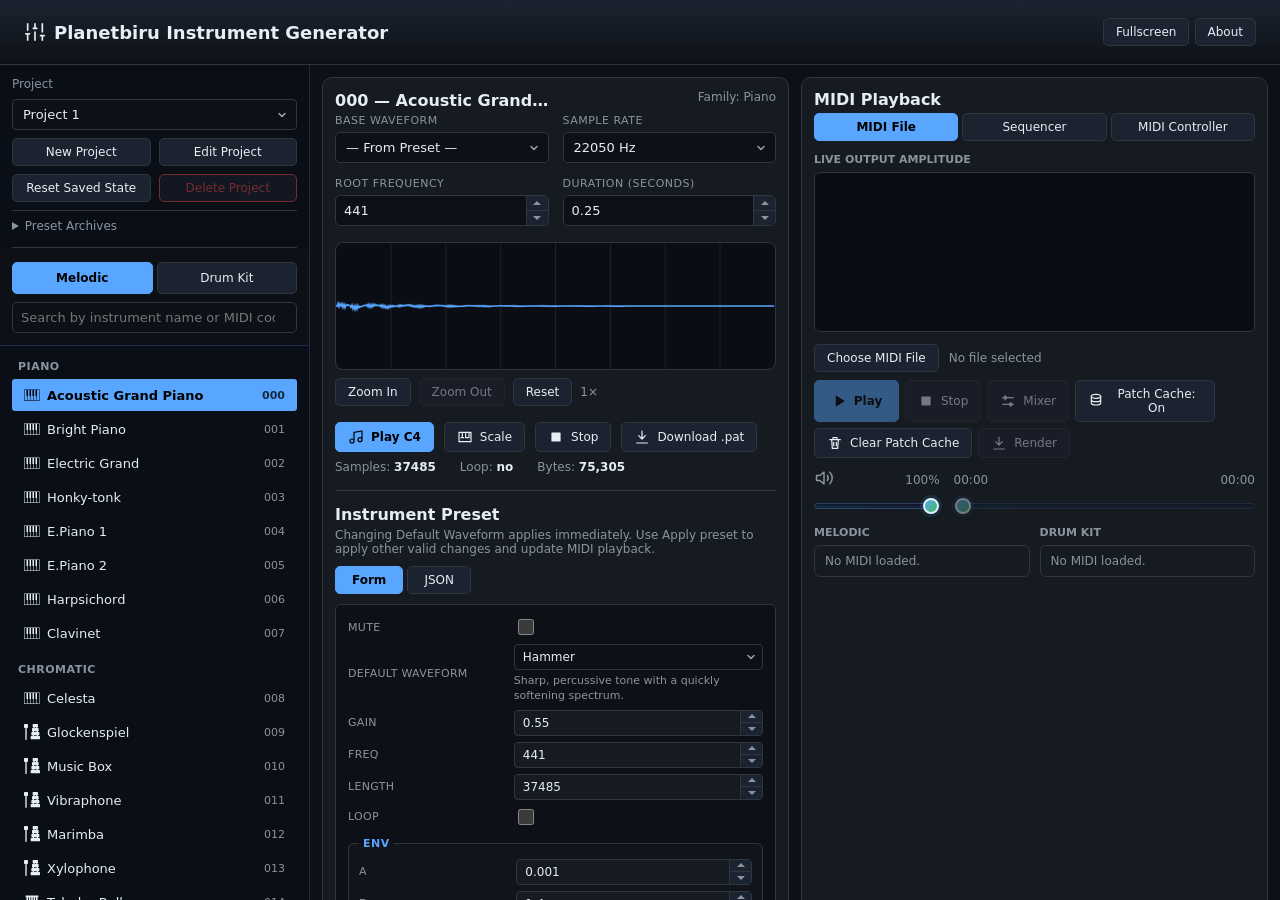
==== JSGUS/index.html @ 7f1f8d99 "Update preset" ====
<!DOCTYPE html>
<html lang="en">

<head>
    <meta charset="UTF-8">
    <meta name="viewport" content="width=device-width, initial-scale=1.0">
    <meta name="description"
        content="Planetbiru Instrument Generator — 128 GM instruments with audio preview and .pat or SoundFont export">
    <meta name="keywords"
        content="GUS, Gravis Ultrasound, patch generator, GM instruments, JavaScript oscillators, preview, download, .pat">
    <meta name="author" content="Kamshory">
    <title>Planetbiru Instrument Generator</title>
    <link rel="stylesheet" href="../assets/css/shared.css">
    <link rel="stylesheet" href="style.css">
</head>

<body>

    <header>
        <div>
            <h1>
                <svg class="title-icon" viewBox="0 0 24 24" aria-hidden="true" focusable="false">
                    <path d="M4 21v-7m0-4V3m8 18v-9m0-4V3m8 18v-5m0-4V3M2 14h4m4-6h4m4 8h4" />
                </svg>
                <span>Planetbiru Instrument Generator</span>
            </h1>
        </div>
        <div class="button-area">
            <button id="btnFullscreen" aria-label-1="Fullscreen" aria-label-2="Exit Fullscreen">Fullscreen</button>
            <button id="btnAbout" class="header-about-button" type="button"
                aria-haspopup="dialog" aria-controls="aboutDialog">About</button>
        </div>
    </header>

    <dialog id="aboutDialog" aria-labelledby="aboutTitle" aria-describedby="aboutDescription">
        <div class="dialog-content">
            <header class="dialog-header">
                <h2 id="aboutTitle">About Planetbiru Instrument Generator</h2>
                <button id="btnCloseAbout" class="dialog-close" type="button" aria-label="Close dialog">
                    <svg viewBox="0 0 24 24" aria-hidden="true" focusable="false">
                        <path d="M6 6l12 12M18 6L6 18"></path>
                    </svg>
                </button>
            </header>
            <div class="dialog-body about-dialog-body" id="aboutDescription">
                <p>Create and preview General MIDI instruments, then export them as GUS patches or SoundFonts.</p>
                <ul>
                    <li>Preview 128 melodic instruments and drum kits.</li>
                    <li>Export individual <code>.pat</code> patches or a SoundFont.</li>
                    <li>Play MIDI files or connect a MIDI controller.</li>
                </ul>
                <p>Created by Kamshory. Projects are stored locally in this browser.</p>
                <p><a class="about-website-link" href="https://planetbiru.com" target="_blank"
                    rel="noopener noreferrer">PT Planetbiru Studio Indonesia</a></p>
            </div>
            <footer class="dialog-footer">
                <div class="dialog-actions">
                    <button id="btnDoneAbout" type="button">Close</button>
                </div>
            </footer>
        </div>
    </dialog>

    <dialog id="midiMixerDialog" class="midi-mixer-dialog"
        aria-labelledby="midiMixerTitle">
        <div class="dialog-content midi-mixer-dialog-content">
            <header class="dialog-header">
                <h2 id="midiMixerTitle">MIDI Channel Mixer</h2>
                <button id="btnCloseMidiMixer" class="dialog-close" type="button" aria-label="Close mixer">
                    <svg viewBox="0 0 24 24" aria-hidden="true" focusable="false">
                        <path d="M6 6l12 12M18 6L6 18"></path>
                    </svg>
                </button>
            </header>
            <div class="dialog-body">
                <ul id="midiMixerChannelList" class="midi-mixer-channel-list" aria-label="MIDI channel mixer controls"></ul>
            </div>
            <footer class="dialog-footer midi-mixer-footer">
                <div class="midi-mixer-transport">
                    <div class="midi-mixer-transport-buttons">
                        <button id="btnMidiMixerPlay" class="primary button-with-icon" type="button" disabled>
                            <svg id="midiMixerPlayIcon" class="button-icon" viewBox="0 0 24 24" aria-hidden="true" focusable="false">
                                <path d="M8 5v14l11-7z" fill="currentColor" />
                            </svg>
                            <svg id="midiMixerPauseIcon" class="button-icon" viewBox="0 0 24 24" aria-hidden="true" focusable="false" hidden>
                                <path d="M7 5h3v14H7zM14 5h3v14h-3z" fill="currentColor" />
                            </svg>
                            <span id="midiMixerPlayLabel">Play</span>
                        </button>
                        <button id="btnMidiMixerStop" class="button-with-icon" type="button" disabled>
                            <svg class="button-icon" viewBox="0 0 24 24" aria-hidden="true" focusable="false">
                                <path d="M6 6h12v12H6z" fill="currentColor" />
                            </svg>
                            <span>Stop</span>
                        </button>
                    </div>
                    <div class="midi-mixer-seek-control">
                        <span id="midiMixerTimeCurrent" class="midi-mixer-seek-time">00:00</span>
                        <input id="midiMixerSeek" type="range" min="0" max="1000" value="0" step="1"
                            aria-label="MIDI playback position" disabled>
                        <span id="midiMixerTimeTotal" class="midi-mixer-seek-time">00:00</span>
                    </div>
                </div>
                <div class="dialog-actions">
                    <button id="btnDoneMidiMixer" type="button">Close</button>
                </div>
            </footer>
        </div>
    </dialog>

    <dialog id="midiRenderDialog" aria-labelledby="midiRenderTitle">
        <div class="dialog-content">
            <header class="dialog-header">
                <h2 id="midiRenderTitle">Render MIDI</h2>
                <button id="btnCloseMidiRender" class="dialog-close" type="button" aria-label="Close render options">
                    <svg viewBox="0 0 24 24" aria-hidden="true" focusable="false">
                        <path d="M6 6l12 12M18 6L6 18"></path>
                    </svg>
                </button>
            </header>
            <div class="dialog-body">
                <label for="midiRenderType">Type</label>
                <select id="midiRenderType">
                    <option value="mixed">Mixed stereo</option>
                    <option value="stereo">Stem stereo</option>
                    <option value="mono">Stem mono</option>
                </select>
                <label for="midiRenderSampleRate">Sample rate</label>
                <select id="midiRenderSampleRate">
                    <option value="44100">44100 Hz</option>
                    <option value="48000" selected>48000 Hz</option>
                    <option value="96000">96000 Hz</option>
                </select>
                <p>Mixed exports a WAV file. Stem options export FLAC files in a ZIP archive.</p>
            </div>
            <footer class="dialog-footer">
                <div class="dialog-actions">
                    <button id="btnCancelMidiRender" type="button">Cancel</button>
                    <button id="btnConfirmMidiRender" class="primary" type="button">Render</button>
                </div>
            </footer>
        </div>
    </dialog>

    <dialog id="newProjectDialog" aria-labelledby="newProjectTitle">
        <div class="dialog-content">
            <header class="dialog-header">
                <h2 id="newProjectTitle">Create Project</h2>
                <button id="btnCloseNewProject" class="dialog-close" type="button" aria-label="Close dialog">
                    <svg viewBox="0 0 24 24" aria-hidden="true" focusable="false">
                        <path d="M6 6l12 12M18 6L6 18"></path>
                    </svg>
                </button>
            </header>
            <div class="dialog-body">
                <label for="newProjectName">Project Name</label>
                <input id="newProjectName" type="text" maxlength="80" autocomplete="off">
                <div id="newProjectError" class="dialog-error" role="alert"></div>
            </div>
            <footer class="dialog-footer">
                <div class="dialog-actions">
                    <button id="btnCancelNewProject" type="button">Cancel</button>
                    <button id="btnConfirmNewProject" class="primary" type="button">Create</button>
                </div>
            </footer>
        </div>
    </dialog>

    <dialog id="editProjectDialog" aria-labelledby="editProjectTitle">
        <div class="dialog-content">
            <header class="dialog-header">
                <h2 id="editProjectTitle">Edit Project</h2>
                <button id="btnCloseEditProject" class="dialog-close" type="button" aria-label="Close dialog">
                    <svg viewBox="0 0 24 24" aria-hidden="true" focusable="false">
                        <path d="M6 6l12 12M18 6L6 18"></path>
                    </svg>
                </button>
            </header>
            <div class="dialog-body">
                <div class="project-edit-fields">
                    <div>
                        <label for="editProjectName">Project Name</label>
                        <input id="editProjectName" type="text" maxlength="80" autocomplete="off">
                    </div>
                    <div>
                        <label for="editProjectDescription">Description</label>
                        <textarea id="editProjectDescription" maxlength="1000" rows="4"></textarea>
                    </div>
                    <div>
                        <label for="editProjectYear">Year Created</label>
                        <input id="editProjectYear" type="number" min="1" max="9999" step="1" inputmode="numeric">
                    </div>
                    <div>
                        <label for="editProjectCreator">Creator Name</label>
                        <input id="editProjectCreator" type="text" maxlength="80" autocomplete="name">
                    </div>
                </div>
                <div id="editProjectError" class="dialog-error" role="alert"></div>
            </div>
            <footer class="dialog-footer">
                <div class="dialog-actions">
                    <button id="btnCancelEditProject" type="button">Cancel</button>
                    <button id="btnConfirmEditProject" class="primary" type="button">Save Changes</button>
                </div>
            </footer>
        </div>
    </dialog>

    <dialog id="deleteProjectDialog" aria-labelledby="deleteProjectTitle">
        <div class="dialog-content">
            <header class="dialog-header">
                <h2 id="deleteProjectTitle">Delete Project</h2>
                <button id="btnCloseDeleteProject" class="dialog-close" type="button" aria-label="Close dialog">
                    <svg viewBox="0 0 24 24" aria-hidden="true" focusable="false">
                        <path d="M6 6l12 12M18 6L6 18"></path>
                    </svg>
                </button>
            </header>
            <div class="dialog-body">
                <p id="deleteProjectMessage"></p>
                <label id="deleteProjectChallengePrompt" for="deleteProjectChallengeAnswer"></label>
                <input id="deleteProjectChallengeAnswer" type="number" inputmode="numeric">
                <div id="deleteProjectError" class="dialog-error" role="alert"></div>
            </div>
            <footer class="dialog-footer">
                <div class="dialog-actions">
                    <button id="btnCancelDeleteProject" type="button">Cancel</button>
                    <button id="btnConfirmDeleteProject" class="danger" type="button" disabled>Delete Permanently</button>
                </div>
            </footer>
        </div>
    </dialog>

    <dialog id="resetPresetDialog" aria-labelledby="resetPresetTitle">
        <div class="dialog-content">
            <header class="dialog-header">
                <h2 id="resetPresetTitle">Restore Preset</h2>
                <button id="btnCloseResetPreset" class="dialog-close" type="button" aria-label="Close dialog">
                    <svg viewBox="0 0 24 24" aria-hidden="true" focusable="false">
                        <path d="M6 6l12 12M18 6L6 18"></path>
                    </svg>
                </button>
            </header>
            <div class="dialog-body">
                <p id="resetPresetMessage"></p>
            </div>
            <footer class="dialog-footer">
                <div class="dialog-actions">
                    <button id="btnCancelResetPreset" type="button">Cancel</button>
                    <button id="btnConfirmResetPreset" class="danger" type="button">Restore Preset</button>
                </div>
            </footer>
        </div>
    </dialog>

    <dialog id="removePresetArrayItemDialog" aria-labelledby="removePresetArrayItemTitle"
        aria-describedby="removePresetArrayItemMessage">
        <div class="dialog-content">
            <header class="dialog-header">
                <h2 id="removePresetArrayItemTitle">Remove Preset Element</h2>
                <button id="btnCloseRemovePresetArrayItem" class="dialog-close" type="button" aria-label="Close dialog">
                    <svg viewBox="0 0 24 24" aria-hidden="true" focusable="false">
                        <path d="M6 6l12 12M18 6L6 18"></path>
                    </svg>
                </button>
            </header>
            <div class="dialog-body">
                <p id="removePresetArrayItemMessage">Remove this element from the preset?</p>
            </div>
            <footer class="dialog-footer">
                <div class="dialog-actions">
                    <button id="btnCancelRemovePresetArrayItem" type="button">Cancel</button>
                    <button id="btnConfirmRemovePresetArrayItem" class="danger" type="button">Remove</button>
                </div>
            </footer>
        </div>
    </dialog>

    <div class="layout">
        <aside>
            <div class="project-controls">
                <label for="projectSelect">Project</label>
                <select id="projectSelect" aria-label="Active project"></select>
                <button id="btnNewProject" type="button">New Project</button>
                <button id="btnEditProject" type="button">Edit Project</button>
                <button id="btnResetGeneratorState" type="button">Reset Saved State</button>
                <button id="btnDeleteProject" class="danger" type="button">Delete Project</button>
                <details class="project-archive-tools">
                    <summary>Preset Archives</summary>
                    <div class="project-archive-actions">
                        <input id="melodicPresetFile" type="file" accept=".json,application/json" hidden>
                        <input id="drumPresetFile" type="file" accept=".json,application/json" hidden>
                        <button id="btnZip" class="success button-with-icon">Download ZIP</button>
                        <button id="btnSoundFont" class="success" type="button">Download SF2</button>
                        <button id="btnImportMelodicPresets" type="button">Import Melodic</button>
                        <button id="btnImportDrumPresets" type="button">Import Drum</button>
                        <button id="btnExportMelodicPresets" type="button">Export Melodic</button>
                        <button id="btnExportDrumPresets" type="button">Export Drum</button>
                    </div>
                </details>
            </div>
            <div id="instrumentList"></div>
            <div class="instrument-search-wrap">
                <input id="instrumentSearch" class="search" type="search"
                    placeholder="Search by instrument name or MIDI code..." aria-label="Search by instrument name or MIDI code">
                <div id="instrumentFilterEmpty" class="meta search-empty" hidden>No instruments match your search.</div>
            </div>
        </aside>

        <main>
            <div class="card instrument-card">
                <div id="instrument-name">
                    <h2 id="title" class="grid-6">— Select an instrument —</h2>
                    <div class="meta grid-6" id="familyLabel">Click an instrument on the left to get started</div>
                </div>
                <div class="grid">
                    <div class="field">
                        <label>Base Waveform</label>
                        <select id="wave">
                            <option value="preset">— From Preset —</option>
                            <option value="sine">Sine</option>
                            <option value="triangle">Triangle</option>
                            <option value="square">Square</option>
                            <option value="saw">Saw</option>
                            <option value="pulse">Pulse</option>
                            <option value="organ">Organ</option>
                            <option value="flute">Flute</option>
                            <option value="clarinet">Clarinet</option>
                            <option value="reed">Reed</option>
                            <option value="string">String</option>
                            <option value="bell">Bell</option>
                            <option value="pluck">Pluck</option>
                            <option value="hammer">Hammer</option>
                            <option value="bow">Bow</option>
                            <option value="breath">Breath</option>
                        </select>
                    </div>
                    <div class="field">
                        <label>Sample Rate</label>
                        <select id="sr">
                            <option value="22050">22050 Hz</option>
                            <option value="44100">44100 Hz</option>
                            <option value="11025">11025 Hz</option>
                        </select>
                    </div>
                    <div class="field">
                        <label>Root Frequency</label>
                        <input id="root" type="number" value="441" min="20" max="4000">
                    </div>
                    <div class="field">
                        <label>Duration (seconds)</label>
                        <input id="dur" type="number" value="0.25" min="0.05" max="3" step="0.05">
                    </div>
                </div>

                <canvas id="waveCanvas" width="800" height="128"></canvas>

                <div class="waveform-zoom-controls" role="group" aria-label="Vertical waveform zoom">
                    <button id="btnWaveZoomIn" type="button" aria-label="Zoom In" title="Zoom In">Zoom In</button>
                    <button id="btnWaveZoomOut" type="button" aria-label="Zoom Out" title="Zoom Out">Zoom Out</button>
                    <button id="btnWaveZoomReset" type="button" aria-label="Reset vertical zoom"
                        title="Reset vertical zoom">Reset</button>
                    <span id="waveformZoomLevel" aria-live="polite">1×</span>
                </div>

                <div class="actions">
                    <button id="btnPlayNote" class="primary button-with-icon">
                        <svg class="button-icon" viewBox="0 0 24 24" aria-hidden="true" focusable="false">
                            <path d="M9 18V5l12-2v13M6 21a3 3 0 1 0 0-6 3 3 0 0 0 0 6Zm12-2a3 3 0 1 0 0-6 3 3 0 0 0 0 6Z" />
                        </svg>
                        <span>Play C4</span>
                    </button>
                    <button id="btnPlayScale" class="button-with-icon">
                        <svg class="button-icon" viewBox="0 0 24 24" aria-hidden="true" focusable="false">
                            <path d="M3 5h18v14H3zM8 5v8m5-8v8m5-8v8M6 13h4m4 0h4" />
                        </svg>
                        <span>Scale</span>
                    </button>
                    <button id="btnStop" class="button-with-icon">
                        <svg class="button-icon" viewBox="0 0 24 24" aria-hidden="true" focusable="false">
                            <path d="M6 6h12v12H6z" fill="currentColor" />
                        </svg>
                        <span>Stop</span>
                    </button>
                    <button id="btnDownload" class="button-with-icon">
                        <svg class="button-icon" viewBox="0 0 24 24" aria-hidden="true" focusable="false">
                            <path d="M12 3v12m-5-5 5 5 5-5M4 21h16" />
                        </svg>
                        <span>Download .pat</span>
                    </button>
                </div>

                <div class="stats">
                    <div>Samples: <b id="statLen">—</b></div>
                    <div>Loop: <b id="statLoop">—</b></div>
                    <div>Bytes: <b id="statBytes">—</b></div>
                </div>
                <section class="preset-editor-section" aria-labelledby="presetEditorTitle">
                    <h2 id="presetEditorTitle">Instrument Preset</h2>
                    <div class="meta">Changing Default Waveform applies immediately. Use Apply preset to apply other valid changes and update MIDI playback.</div>

                    <div class="preset-editor-tabs" role="tablist" aria-label="Preset editor mode">
                        <button id="btnPresetFormMode" class="active" type="button" role="tab"
                            aria-selected="true" aria-controls="presetFormPanel">Form</button>
                        <button id="btnPresetJsonMode" type="button" role="tab"
                            aria-selected="false" aria-controls="presetJsonPanel">JSON</button>
                    </div>

                    <div id="presetFormPanel" role="tabpanel" aria-labelledby="btnPresetFormMode">
                        <div id="presetForm" class="preset-form"></div>
                    </div>

                    <div id="presetJsonPanel" role="tabpanel" aria-labelledby="btnPresetJsonMode" hidden>
                        <label for="presetJson">Preset JSON</label>
                        <textarea id="presetJson" rows="12" spellcheck="false"
                            aria-describedby="presetJsonStatus"></textarea>
                    </div>

                    <div id="presetJsonStatus" class="preset-json-status" role="status" aria-live="polite"></div>

                    <div class="actions">
                        <button id="btnApplyPreset" class="primary" type="button">Apply Preset</button>
                        <button id="btnResetPreset" type="button">Reset to Factory Preset</button>
                        <button id="btnAutoApplyPreset" class="toggle-button" type="button" aria-pressed="false">
                            Auto Apply: Off
                        </button>
                    </div>
                </section>
            </div>

            <div class="card midi-card">
                <h2>MIDI Playback</h2>
                <div class="midi-mode-switch" role="tablist" aria-label="MIDI playback mode">
                    <button id="btnMidiFileMode" class="active" type="button" role="tab"
                        aria-selected="true" aria-controls="midiFileMode">MIDI File</button>
                    <button id="btnMidiSequencerMode" type="button" role="tab"
                        aria-selected="false" aria-controls="midiSequencerMode">Sequencer</button>
                    <button id="btnMidiControllerMode" type="button" role="tab"
                        aria-selected="false" aria-controls="midiControllerMode">MIDI Controller</button>
                </div>
                <section class="live-waveform" aria-labelledby="liveWaveformTitle">
                    <h3 id="liveWaveformTitle">Live Output <span id="liveWaveModeLabel">Amplitude</span></h3>
                    <canvas id="liveWaveCanvas" width="800" height="160"
                        aria-label="Live output left and right amplitude waveforms. Activate to view left and right frequency spectra."
                        aria-controls="liveWaveModeLabel" aria-keyshortcuts="Enter Space"
                        role="button" tabindex="0" title="Toggle amplitude and frequency views"></canvas>
                </section>
                <div id="midiFileMode" role="tabpanel" aria-labelledby="btnMidiFileMode">
                    <div class="midi-file-picker">
                    <input id="midiFile" type="file" accept=".mid,.midi,audio/midi,audio/x-midi" hidden>
                    <button id="btnChooseMidi" type="button">Choose MIDI File</button>
                    <span id="midiFileName" class="meta">No file selected</span>
                    <progress id="midiInstrumentProgress" class="midi-instrument-progress"
                        max="1" value="0" hidden aria-label="MIDI instrument loading progress"></progress>
                    </div>
                    <div class="actions">
                        <button id="btnMidiPlay" class="primary button-with-icon" disabled>
                            <svg id="midiPlayIcon" class="button-icon" viewBox="0 0 24 24" aria-hidden="true" focusable="false">
                                <path d="M8 5v14l11-7z" fill="currentColor" />
                            </svg>
                            <svg id="midiPauseIcon" class="button-icon" viewBox="0 0 24 24" aria-hidden="true" focusable="false" hidden>
                                <path d="M7 5h3v14H7zM14 5h3v14h-3z" fill="currentColor" />
                            </svg>
                            <span id="midiPlayLabel">Play</span>
                        </button>
                        <button id="btnMidiStop" class="button-with-icon" disabled>
                            <svg class="button-icon" viewBox="0 0 24 24" aria-hidden="true" focusable="false">
                                <path d="M6 6h12v12H6z" fill="currentColor" />
                            </svg>
                            <span>Stop</span>
                        </button>
                        <button id="btnMidiMixer" class="button-with-icon" type="button" disabled
                            aria-haspopup="dialog" aria-controls="midiMixerDialog">
                            <svg class="button-icon" viewBox="0 0 24 24" aria-hidden="true" focusable="false">
                                <path d="M4 7h16M4 17h16M8 4v6M16 14v6" />
                                <circle cx="8" cy="7" r="2" />
                                <circle cx="16" cy="17" r="2" />
                            </svg>
                            <span>Mixer</span>
                        </button>
                        <button id="btnTogglePatchCache" class="button-with-icon" type="button" aria-pressed="true">
                            <svg class="button-icon" viewBox="0 0 24 24" aria-hidden="true" focusable="false">
                                <ellipse cx="12" cy="5" rx="7" ry="3" />
                                <path d="M5 5v10c0 1.7 3.1 3 7 3s7-1.3 7-3V5M5 10c0 1.7 3.1 3 7 3s7-1.3 7-3" />
                            </svg>
                            <span id="patchCacheToggleLabel">Patch Cache: On</span>
                        </button>
                        <button id="btnClearPatchCache" class="button-with-icon" type="button">
                            <svg class="button-icon" viewBox="0 0 24 24" aria-hidden="true" focusable="false">
                                <path d="M4 7h16M9 7V4h6v3M7 7l1 13h8l1-13M10 11v5M14 11v5" />
                            </svg>
                            <span>Clear Patch Cache</span>
                        </button>
                        <button id="btnMidiRender" class="button-with-icon" type="button" disabled
                            aria-haspopup="dialog" aria-controls="midiRenderDialog">
                            <svg class="button-icon" viewBox="0 0 24 24" aria-hidden="true" focusable="false">
                                <path d="M12 3v12m-5-5 5 5 5-5M4 21h16" />
                            </svg>
                            <span>Render</span>
                        </button>
                    </div>
                    <div class="midi-transport-row">
                        <div class="midi-volume-control">
                            <div class="midi-volume-label">
                                <label for="midiVolume" aria-label="Volume">
                                    <svg class="button-icon midi-volume-icon" viewBox="0 0 24 24" aria-hidden="true" focusable="false">
                                        <path d="M3 9v6h4l5 4V5L7 9H3zm13 0a5 5 0 0 1 0 6m3-10a10 10 0 0 1 0 14" />
                                    </svg>
                                </label>
                                <output id="midiVolumeValue" for="midiVolume">100%</output>
                            </div>
                            <div class="midi-volume-slider-row">
                                <input id="midiVolume" type="range" min="0" max="100" step="1" value="100"
                                    aria-label="Volume">
                                
                            </div>
                        </div>
                        <div class="midi-seek-control">
                            <div class="midi-seek-times">
                                <span id="midiTimeCurrent">00:00</span>
                                <span id="midiTimeTotal">00:00</span>
                            </div>
                            <input id="midiSeek" type="range" min="0" max="1000" value="0" step="1"
                                aria-label="MIDI playback position" disabled>
                        </div>
                    </div>
                    <div class="field">
                        <div class="midi-instrument-lists">
                            <section class="midi-instrument-group" aria-labelledby="midiMelodicTitle">
                                <h3 id="midiMelodicTitle">Melodic</h3>
                                <ul id="midiMelodicInstrumentList" class="midi-instrument-list" aria-live="polite">
                                    <li class="midi-instrument-empty">No MIDI loaded.</li>
                                </ul>
                            </section>
                            <section class="midi-instrument-group" aria-labelledby="midiDrumTitle">
                                <h3 id="midiDrumTitle">Drum Kit</h3>
                                <ul id="midiDrumInstrumentList" class="midi-instrument-list" aria-live="polite">
                                    <li class="midi-instrument-empty">No MIDI loaded.</li>
                                </ul>
                            </section>
                        </div>
                    </div>
                    <div class="field midi-channel-mixer" id="midiChannelMixer" hidden>
                        <label>Channels</label>
                        <ul id="midiChannelList" class="midi-channel-list" aria-label="MIDI channel mute and solo"></ul>
                    </div>
                </div>
                <div id="midiSequencerMode" role="tabpanel" aria-labelledby="btnMidiSequencerMode" hidden>
                    <div class="sequencer-settings">
                        <div class="field">
                            <label for="sequencerTempo">Tempo (BPM)</label>
                            <input id="sequencerTempo" type="number" min="40" max="240" step="1" value="120">
                        </div>
                        <div class="field">
                            <label for="sequencerVelocity">Velocity</label>
                            <input id="sequencerVelocity" type="range" min="1" max="127" value="100">
                            <output id="sequencerVelocityValue" for="sequencerVelocity">100</output>
                        </div>
                    </div>
                    <div class="actions sequencer-actions">
                        <button id="btnSequencerPlay" class="primary button-with-icon" type="button">
                            <svg class="button-icon" viewBox="0 0 24 24" aria-hidden="true" focusable="false">
                                <path d="M8 5v14l11-7z" fill="currentColor" />
                            </svg>
                            <span>Play Sequence</span>
                        </button>
                        <button id="btnSequencerPause" class="button-with-icon" type="button" disabled>
                            <span>Pause</span>
                        </button>
                        <button id="btnSequencerStop" class="button-with-icon" type="button" disabled>
                            <svg class="button-icon" viewBox="0 0 24 24" aria-hidden="true" focusable="false">
                                <path d="M6 6h12v12H6z" fill="currentColor" />
                            </svg>
                            <span>Stop</span>
                        </button>
                    </div>
                </div>
                <div id="midiControllerMode" role="tabpanel" aria-labelledby="btnMidiControllerMode" hidden>
                    <div class="midi-controller-settings">
                        <div class="field">
                            <label for="midiControllerInput">MIDI Input</label>
                            <select id="midiControllerInput" disabled>
                                <option value="">Enable MIDI access to list devices</option>
                            </select>
                        </div>
                        <button id="btnMidiControllerConnect" type="button">Connect</button>
                    </div>
                    <p class="midi-controller-help">Play notes from a connected MIDI keyboard. Program changes select instruments; channel 10 plays drums.</p>
                </div>
            </div>

            <div class="card log-card">
                <h2>Log</h2>
                <div id="midiStatus" class="meta midi-status" role="status" aria-live="polite">Select a MIDI file to play with the generated GM bank.</div>
                <div class="log" id="log">Ready.</div>
                <div class="progress" id="progressWrap">
                    <div class="progress-label" id="exportProgressLabel" role="status" aria-live="polite"></div>
                    <div class="progress-track" id="progressTrack" role="progressbar"
                        aria-label="Export progress" aria-valuemin="0" aria-valuemax="100" aria-valuenow="0">
                        <div class="progress-bar" id="progressBar"></div>
                    </div>
                </div>
            </div>
        </main>
    </div>

    <script src="../timidity-player/timidity-player.js"></script>
    <script src="../timidity-player/libtimidity.min.js"></script>
    <script src="../jszip/jszip.min.js"></script>
    <script src="../Flac/libflac.min.js"></script>
    <script src="melodic-presets.js"></script>
    <script src="drum-presets.js"></script>
    <script src="ProjectPatchGenerator.js"></script>
    <script src="soundfont-exporter.js"></script>
    <script src="../assets/js/shared-controls.js"></script>
    <script src="midi-icons.js"></script>
    <script src="app.js"></script>
    <script>
        document.addEventListener('DOMContentLoaded', () => {
            const library = new InstrumentLibrary();
            const app = new GusPatchApp(library);
            app.init().catch(error => {
                console.error('Application initialization failed:', error);
                document.getElementById('log').textContent = `Could not initialize project storage: ${error.message}`;
            });
        });
    </script>
</body>

</html>
---- assets/css/shared.css ----
* {
    box-sizing: border-box;
    scrollbar-color: var(--border, var(--line, #30363d)) var(--bg, #080f1e);
    scrollbar-width: thin;
}

:root {
    color-scheme: dark;
    --sidebar-width: 310px;
    --sidebar-width-compact: 260px;
}

*::-webkit-scrollbar {
    width: 10px;
    height: 10px;
}

*::-webkit-scrollbar-track {
    background: var(--bg, #080f1e);
}

*::-webkit-scrollbar-thumb {
    background: var(--border, var(--line, #30363d));
    border: 2px solid var(--bg, #080f1e);
    border-radius: 6px;
}

*::-webkit-scrollbar-thumb:hover {
    background: var(--dim, #64748b);
}

body {
    margin: 0;
}

header {
    display: flex;
    align-items: center;
}

button,
input,
select,
textarea {
    font: inherit;
}

button,
.btn {
    display: inline-flex;
    align-items: center;
    justify-content: center;
    gap: .4em;
    padding: 6px 12px;
    color: var(--fg, var(--text, #e2e8f0));
    background: var(--panel2, var(--card2, #111c33));
    border: 1px solid var(--border, var(--line, #30363d));
    border-radius: 5px;
    font-size: 12px;
    cursor: pointer;
    transition: background-color .15s ease, border-color .15s ease, color .15s ease;
}

button:hover:not(:disabled):not([aria-pressed="true"]):not(.primary):not(.success):not(.danger):not(.active):not(.icon-btn):not(.number-spinner-button):not(.preset-array-remove):not(.preset-array-add):not(.dialog-close),
.btn:hover:not(:disabled):not([aria-pressed="true"]):not(.primary):not(.success):not(.danger):not(.active) {
    background: #252d3d;
    border-color: var(--accent, #38bdf8);
}

button.danger:hover:not(:disabled),
.btn.danger:hover:not(:disabled),
.preset-array-remove:hover:not(:disabled) {
    background: var(--danger, var(--bad, #f87171));
    border-color: var(--danger, var(--bad, #f87171));
    color: #000;
}

button:active:not(:disabled):not(.icon-btn):not(.number-spinner-button),
.btn:active:not(:disabled) {
    transform: translateY(1px);
}

button:disabled,
.btn:disabled {
    opacity: .45;
    cursor: not-allowed;
}

button:focus-visible,
.btn:focus-visible {
    outline: 2px solid var(--accent, #38bdf8);
    outline-offset: 2px;
}

input:not([type]),
input[type="text"],
input[type="search"],
input[type="number"],
input[type="email"],
input[type="password"],
input[type="url"],
input[type="tel"],
input[type="date"],
input[type="time"],
input[type="month"],
input[type="week"],
input[type="datetime-local"],
textarea,
select {
    width: 100%;
    min-width: 0;
    padding: 7px 10px;
    font-size: 13px;
    color: var(--fg, var(--text, #e2e8f0));
    background-color: var(--bg, #080f1e);
    border: 1px solid var(--border, var(--line, #30363d));
    border-radius: 5px;
    outline: none;
    transition: border-color .15s ease;
}

textarea {
    display: block;
    resize: vertical;
    line-height: 1.45;
}

input:not([type]),
input[type="text"],
input[type="search"] {
    height: 31px;
    padding: 5px 8px;
}

input:not([type]):focus,
input[type="text"]:focus,
input[type="search"]:focus,
input[type="number"]:focus,
input[type="email"]:focus,
input[type="password"]:focus,
input[type="url"]:focus,
input[type="tel"]:focus,
input[type="date"]:focus,
input[type="time"]:focus,
input[type="month"]:focus,
input[type="week"]:focus,
input[type="datetime-local"]:focus,
textarea:focus,
select:focus {
    border-color: var(--accent, #38bdf8);
}

input:not([type]):focus-visible,
input[type="text"]:focus-visible,
input[type="search"]:focus-visible,
input[type="number"]:focus-visible,
input[type="email"]:focus-visible,
input[type="password"]:focus-visible,
input[type="url"]:focus-visible,
input[type="tel"]:focus-visible,
input[type="date"]:focus-visible,
input[type="time"]:focus-visible,
input[type="month"]:focus-visible,
input[type="week"]:focus-visible,
input[type="datetime-local"]:focus-visible,
textarea:focus-visible,
select:focus-visible {
    outline: none;
}

input[type="checkbox"],
input[type="radio"] {
    accent-color: var(--accent, #38bdf8);
}

select:not([multiple]) {
    appearance: none;
    padding-right: 30px;
    color-scheme: dark;
    background-image: url("data:image/svg+xml,%3Csvg xmlns='http://www.w3.org/2000/svg' viewBox='0 0 12 12'%3E%3Cpath d='m3 4.5 3 3 3-3' fill='none' stroke='%2394a3b8' stroke-width='1.5' stroke-linecap='round' stroke-linejoin='round'/%3E%3C/svg%3E");
    background-repeat: no-repeat;
    background-position: right 8px center;
    background-size: 12px 12px;
    cursor: pointer;
}

option {
    color: var(--fg, var(--text, #e2e8f0));
    background-color: var(--bg, #080f1e);
}

.modal-overlay {
    position: fixed;
    inset: 0;
    z-index: 1000;
    display: flex;
    align-items: center;
    justify-content: center;
    padding: 16px;
    background: rgba(2, 6, 23, .3);
    backdrop-filter: blur(1px);
}

.modal-overlay[hidden] {
    display: none;
}

dialog,
.modal-panel {
    width: min(420px, calc(100vw - 32px));
    max-height: calc(100dvh - 48px);
    padding: 0;
    color: var(--text, var(--fg, #e2e8f0));
    background: var(--card, var(--panel, #161b22));
    border: 1px solid var(--line, var(--border, #30363d));
    border-radius: 12px;
    box-shadow: 0 24px 80px rgba(0, 0, 0, .55);
    overflow: hidden;
}

dialog {
    position: fixed;
    left: 50%;
    top: 50%;
    transform: translate(-50%, -50%);
    margin: 0;
}

dialog::backdrop {
    background: rgba(2, 6, 23, .3);
    backdrop-filter: blur(1px);
}

.modal-panel,
.dialog-content,
.modal-content {
    display: flex;
    flex-direction: column;
}

.dialog-content,
.modal-content {
    flex: 1;
    min-height: 0;
}

.dialog-content {
    max-height: calc(100dvh - 50px);
}

.modal-header,
.dialog-header {
    display: flex;
    flex: none;
    align-items: center;
    justify-content: space-between;
    flex-wrap: nowrap;
    gap: 8px;
    padding: 14px 18px;
    font-size: 13px;
    background: var(--card, var(--panel, #161b22));
    border-bottom: 1px solid var(--line, var(--border, #30363d));
}

.modal-header h2,
.dialog-header h2,
.dialog-content h2 {
    flex: 1;
    min-width: 0;
    margin: 0;
    color: var(--text, var(--fg, #e2e8f0));
    font-size: 16px;
    font-weight: 600;
}

.modal-body,
.dialog-body {
    flex: 1;
    min-height: 0;
    overflow-y: auto;
    padding: 16px 18px;
}

.modal-footer,
.dialog-footer {
    display: flex;
    flex: none;
    justify-content: flex-end;
    gap: 8px;
    padding: 12px 18px;
    border-top: 1px solid var(--line, var(--border, #30363d));
}

.project-creation-options {
    display: grid;
    gap: 8px;
    min-width: 0;
    margin: 0 0 14px;
    padding: 0;
    border: 0;
}

.project-creation-options legend {
    margin-bottom: 8px;
    color: var(--dim, #64748b);
    font-size: 10px;
    letter-spacing: .05em;
    text-transform: uppercase;
}

.project-creation-option {
    display: flex;
    align-items: flex-start;
    gap: 9px;
    padding: 10px;
    border: 1px solid var(--line, #1e2d4a);
    border-radius: 8px;
    cursor: pointer;
}

.project-creation-option:has(input:checked) {
    border-color: var(--accent, #38bdf8);
    background: color-mix(in srgb, var(--accent, #38bdf8) 8%, transparent);
}

.project-creation-option input {
    flex: none;
    margin: 2px 0 0;
    accent-color: var(--accent, #38bdf8);
}

.project-creation-option > span {
    display: grid;
    gap: 3px;
    min-width: 0;
}

.project-creation-option strong {
    font-size: 12px;
}

.project-creation-option-description {
    color: var(--dim, #64748b);
    font-size: 11px;
    line-height: 1.4;
}

.project-date-fields {
    gap: 12px;
}

.project-description-field textarea {
    min-height: 60px;
}

.dialog-header,
.dialog-footer {
    touch-action: none;
    cursor: default;
}

.dialog-header > *,
.dialog-footer > * {
    cursor: inherit;
}

.dialog-header button,
.dialog-footer button {
    cursor: default;
}

.dialog-close {
    display: grid;
    flex: 0 0 21px;
    place-items: center;
    width: 21px;
    height: 21px;
    margin-right: -6px;
    padding: 0;
    color: var(--dim, #64748b);
    background: transparent;
    border: 0;
    cursor: pointer;
}

.dialog-close:hover {
    color: var(--fg, var(--text, #e2e8f0));
    background: transparent;
    cursor: pointer;
}

.dialog-close svg {
    width: 14px;
    height: 14px;
    fill: none;
    stroke: currentColor;
    stroke-width: 1.8;
    stroke-linecap: round;
}

.dialog-content p {
    color: var(--dim, #64748b);
    line-height: 1.5;
}

.dialog-content label {
    display: block;
    margin: 12px 0 5px;
    color: var(--dim, #64748b);
    font-size: 12px;
}

.dialog-content input {
    width: 100%;
}

.sample-modal-panel {
    width: min(900px, 100%);
    max-height: min(90dvh, 900px);
}

.sample-modal-panel .subhead {
    margin-bottom: 8px;
}

.sample-source-grid {
    display: grid;
    grid-template-columns: repeat(3, minmax(0, 1fr));
    gap: 12px;
}

.sample-source-card,
.sample-preview {
    min-width: 0;
    padding: 14px;
    border: 1px solid var(--line, var(--border, #30363d));
    border-radius: 9px;
    background: var(--bg, #080f1e);
}

.sample-source-card h3 {
    margin-right: 20px;
}

.sample-source-card h3,
.sample-preview h3 {
    margin: 0 0 8px;
    font-size: 12px;
}

.sample-source-card .btn {
    width: 100%;
    margin-top: 12px;
}

.sample-source-status {
    min-height: 18px;
    margin-top: 8px;
    color: var(--muted, var(--dim, #64748b));
    font-size: 11px;
    overflow-wrap: anywhere;
}

.sample-record-controls {
    display: flex;
    align-items: center;
    gap: 6px;
}

.sample-record-controls .btn {
    flex: 1;
    width: auto;
    margin-top: 12px;
}

.sample-record-controls .pill {
    flex: none;
}

.sample-preview {
    margin-top: 14px;
}

.sample-preview output {
    min-height: 30px;
    padding: 7px;
    border: 1px solid var(--line, var(--border, #30363d));
    border-radius: 6px;
    background: var(--bg, #080f1e);
    color: var(--text, var(--fg, #e2e8f0));
    font-size: 11px;
}

.sample-preview > h3:not(:first-child) {
    margin-top: 16px;
}

.modal-header button.icon-btn {
    width: 22px;
    height: 22px;
    padding: 0 !important;
}

.modal-message {
    margin: 0 0 6px;
    color: var(--dim, #64748b);
    font-size: 12px;
    line-height: 1.5;
}

.alert-message {
    white-space: pre-wrap;
}

.modal-actions,
.dialog-actions {
    display: flex;
    justify-content: flex-end;
    gap: 8px;
    margin-left: auto;
}

.modal-error,
.dialog-error {
    min-height: 18px;
    margin-top: 6px;
    color: var(--danger, var(--bad, #f87171));
    font-size: 12px;
}

.modal-actions {
    margin-top: 16px;
}

.freq-map-modal {
    width: min(900px, 100%);
}

.bank-breakdown-modal {
    width: min(500px, 100%);
}

.modal-field-spaced {
    margin-top: 14px;
}

.midi-timeline-panel {
    width: 95vw !important;
    max-width: 1600px !important;
    display: flex !important;
    flex-direction: column !important;
}

.midi-timeline-panel .modal-content {
    height: 100%;
}

.midi-timeline-panel .modal-body {
    display: flex;
    flex-direction: column;
    padding: 12px;
}

.gm-map-modal {
    width: min(640px, 94vw);
}

.drum-kit-preview-panel {
    width: min(680px, 94vw);
    max-height: 90dvh;
}

.drum-pads-panel {
    width: min(980px, 96vw);
    max-height: 92dvh;
}

.modal-overlay textarea::placeholder {
    color: rgba(255, 255, 255, .4);
}

input[type="number"][data-custom-spinner="true"] {
    appearance: textfield;
    -moz-appearance: textfield;
}

input[type="number"][data-custom-spinner="true"]::-webkit-inner-spin-button,
input[type="number"][data-custom-spinner="true"]::-webkit-outer-spin-button {
    appearance: none;
    -webkit-appearance: none;
    margin: 0;
}

input[type="range"] {
    appearance: none;
    -webkit-appearance: none;
    display: block;
    width: 100%;
    min-width: 0;
    height: 24px;
    margin: 0;
    padding: 0;
    border: 0;
    border-radius: 0;
    background: transparent;
    cursor: pointer;
    touch-action: pan-y;
}

input[type="range"]::-webkit-slider-runnable-track {
    height: 6px;
    border: 1px solid #30415f;
    border-radius: 999px;
    background: linear-gradient(90deg, rgba(56, 189, 248, .16), rgba(167, 139, 250, .12)), #080f1e;
    box-shadow: inset 0 1px 2px rgba(0, 0, 0, .45);
}

input[type="range"]::-moz-range-track {
    height: 4px;
    border: 1px solid #30415f;
    border-radius: 999px;
    background: linear-gradient(90deg, rgba(56, 189, 248, .16), rgba(167, 139, 250, .12)), #080f1e;
    box-shadow: inset 0 1px 2px rgba(0, 0, 0, .45);
}

input[type="range"]::-moz-range-progress {
    height: 4px;
    border-radius: 999px;
    background: linear-gradient(90deg, var(--accent, #38bdf8), var(--accent2, #a78bfa));
}

input[type="range"]::-webkit-slider-thumb {
    appearance: none;
    -webkit-appearance: none;
    width: 16px;
    height: 16px;
    margin-top: -6px;
    border: 2px solid #e0f2fe;
    border-radius: 50%;
    background: linear-gradient(135deg, var(--accent, #38bdf8), var(--accent2, #a78bfa));
    box-shadow: 0 0 0 3px rgba(56, 189, 248, .12), 0 2px 5px rgba(0, 0, 0, .4);
    transition: box-shadow .15s ease, transform .15s ease;
}

input[type="range"]::-moz-range-thumb {
    width: 16px;
    height: 16px;
    border: 2px solid #e0f2fe;
    border-radius: 50%;
    background: linear-gradient(135deg, var(--accent, #38bdf8), var(--accent2, #a78bfa));
    box-shadow: 0 0 0 3px rgba(56, 189, 248, .12), 0 2px 5px rgba(0, 0, 0, .4);
    transition: box-shadow .15s ease, transform .15s ease;
}

input[type="range"]:hover::-webkit-slider-thumb,
input[type="range"]:hover::-moz-range-thumb {
    box-shadow: 0 0 0 5px rgba(56, 189, 248, .18), 0 2px 7px rgba(0, 0, 0, .45);
}

input[type="range"]:active::-webkit-slider-thumb,
input[type="range"]:active::-moz-range-thumb {
    transform: scale(1.08);
}

input[type="range"]:focus-visible {
    outline: none;
    border-radius: 999px;
}

input[type="range"]:disabled {
    cursor: not-allowed;
    opacity: .45;
}

.number-input-wrap {
    display: grid;
    grid-template-columns: minmax(0, 1fr) 22px;
    grid-template-rows: 1fr 1fr;
    width: 100%;
    min-width: 0;
    overflow: hidden;
    background: var(--bg, #080f1e);
    border: 1px solid var(--border, var(--line, #30363d));
    border-radius: 5px;
    transition: border-color .15s ease;
}

.number-input-wrap:focus-within {
    border-color: var(--accent, #38bdf8);
}

.number-input-wrap > input[type="number"] {
    grid-column: 1;
    grid-row: 1 / span 2;
    width: 100%;
    min-width: 0;
    min-height: 29px;
    padding: 5px 8px;
    color: var(--fg, var(--text, #e2e8f0));
    background: transparent;
    border: 0;
    border-radius: 0;
}

.number-spinner-button {
    display: grid;
    grid-column: 2;
    min-width: 0;
    min-height: 0;
    padding: 0;
    place-items: center;
    color: var(--dim, #64748b);
    background: var(--panel2, var(--card2, #111c33));
    border: 0;
    border-left: 1px solid var(--border, var(--line, #30363d));
    border-radius: 0;
    cursor: pointer;
}

.number-spinner-up {
    grid-row: 1;
    border-bottom: 1px solid var(--border, var(--line, #30363d));
}

.number-spinner-down {
    grid-row: 2;
}

.number-spinner-button::before {
    width: 0;
    height: 0;
    content: "";
    border-right: 4px solid transparent;
    border-left: 4px solid transparent;
}

.number-spinner-up::before {
    border-bottom: 4px solid currentColor;
}

.number-spinner-down::before {
    border-top: 4px solid currentColor;
}

.number-spinner-button:hover:not(:disabled) {
    color: var(--accent, #38bdf8);
    background: var(--panel2, var(--card2, #111c33));
    border-color: var(--border, var(--line, #30363d));
}

.number-spinner-button:focus-visible {
    position: relative;
    z-index: 1;
    outline: 1px solid var(--accent, #38bdf8);
    outline-offset: -2px;
}

.number-spinner-button:disabled {
    cursor: not-allowed;
    opacity: .45;
}

@media (max-width: 640px) {
    .sample-source-grid {
        grid-template-columns: 1fr;
    }

    .sample-modal-panel .grid.g6 {
        grid-template-columns: repeat(3, minmax(0, 1fr));
    }
}

@media (max-width: 560px) {
    .drum-pads-panel .modal-footer {
        flex-wrap: wrap;
    }
}
---- JSGUS/style.css ----
:root {
    --bg: #0d1117;
    --panel: #161b22;
    --panel2: #1c2330;
    --border: #30363d;
    --fg: #e6edf3;
    --dim: #8b949e;
    --accent: #58a6ff;
    --accent2: #3fb950;
    --warn: #d29922;
    --danger: #f85149;
}

body {
    font-family: 'Segoe UI', system-ui, -apple-system, sans-serif;
    background: var(--bg);
    color: var(--fg);
    height: 100dvh;
    display: flex;
    flex-direction: column;
}

header {
    padding: 18px 24px;
    border-bottom: 1px solid var(--border);
    background: linear-gradient(180deg, #1c2330, #0d1117);
    gap: 16px;
    flex-wrap: wrap;
}

header h1 {
    font-size: 18px;
    margin: 0;
    font-weight: 600;
    display: flex;
    align-items: center;
    gap: 8px;
}

.button-area {
    margin-left: auto;
    text-align: right;
}

.about-dialog-body {
    font-size: 12px;
}

dialog .dialog-header,
dialog .dialog-footer {
    cursor: grab;
    touch-action: none;
    user-select: none;
}

dialog.is-dragging .dialog-header,
dialog.is-dragging .dialog-footer {
    cursor: grabbing;
}

.dialog-body:not(.about-dialog-body) p {
    font-size: 14px;
}

.about-website-link,
.about-website-link:hover {
    color: var(--accent);
    text-decoration: none;
}

.about-website-link:focus-visible {
    outline: 2px solid var(--accent);
    outline-offset: 3px;
}

.title-icon {
    width: 22px;
    height: 22px;
    flex: 0 0 22px;
    fill: none;
    stroke: currentColor;
    stroke-width: 1.8;
    stroke-linecap: round;
    stroke-linejoin: round;
}

.button-with-icon {
    display: inline-flex;
    align-items: center;
    justify-content: center;
    gap: 7px;
}

.button-icon {
    display: block;
    width: 16px;
    height: 16px;
    flex: 0 0 16px;
    fill: none;
    stroke: currentColor;
    stroke-width: 1.8;
    stroke-linecap: round;
    stroke-linejoin: round;
}

.button-icon[hidden] {
    display: none;
}

header .sub {
    color: var(--dim);
    font-size: 12px;
}

.controls {
    margin-left: auto;
    display: flex;
    gap: 8px;
    flex-wrap: wrap;
}

.project-controls {
    display: grid;
    grid-template-columns: repeat(2, minmax(0, 1fr));
    gap: 8px;
    margin-bottom: 14px;
    padding-bottom: 14px;
    border-bottom: 1px solid var(--border);
}

.project-controls label {
    grid-column: 1 / -1;
    color: var(--dim);
    font-size: 12px;
}

.project-controls select {
    grid-column: 1 / -1;
    width: 100%;
    min-width: 0;
    max-width: none;
    padding: 7px 10px;
    background-color: var(--bg);
    color: var(--fg);
    border: 1px solid var(--border);
    border-radius: 4px;
    font-size: 13px;
    font: inherit;
    font-size: 13px;
}

.project-controls button {
    min-width: 0;
    padding-right: 6px;
    padding-left: 6px;
}

.project-edit-fields {
    display: grid;
    gap: 12px;
}

.project-edit-fields label {
    display: block;
    margin-bottom: 5px;
    color: var(--dim);
    font-size: 12px;
}


.project-archive-tools {
    grid-column: 1 / -1;
    padding-top: 8px;
    border-top: 1px solid var(--border);
}

.project-archive-tools summary {
    color: var(--dim);
    cursor: pointer;
    font-size: 12px;
    user-select: none;
}

.project-archive-actions {
    display: grid;
    grid-template-columns: repeat(2, minmax(0, 1fr));
    gap: 6px;
    margin-top: 8px;
}

.project-archive-actions button {
    min-width: 0;
    min-height: 32px;
    padding: 5px;
    font-size: 11px;
    line-height: 1.2;
    white-space: normal;
}

button.primary {
    background: var(--accent);
    color: #000;
    border-color: var(--accent);
    font-weight: 600;
}

button.primary:hover {
    background: #79b8ff;
}

button.success {
    background: var(--accent2);
    color: #000;
    border-color: var(--accent2);
    font-weight: 600;
}

button.success:hover {
    background: #56d364;
}

button.danger {
    border-color: var(--danger);
    color: var(--danger);
}

button.danger:hover:not(:disabled) {
    background: var(--danger);
    color: #000;
}

button.toggle-button[aria-pressed="true"] {
    background: var(--accent2);
    border-color: var(--accent2);
    color: #000;
    font-weight: 600;
}

button.toggle-button[aria-pressed="true"]:hover:not(:disabled):not(.primary):not(.success):not(.danger):not(.active):not(.icon-btn):not(.number-spinner-button):not(.preset-array-remove):not(.preset-array-add) {
    background: #56d364;
    border-color: var(--accent2);
    color: #000;
}

#btnMidiPlay {
    min-width: 85px;
}

#btnSequencerPause {
    min-width: 76px;
}

#btnMidiControllerConnect {
    min-width: 88px;
}

#btnAutoApplyPreset {
    min-width: 120px;
}

#btnConfirmDeleteProject {
    min-width: 150px;
}

.layout {
    display: grid;
    grid-template-columns: var(--sidebar-width) minmax(0, 1fr);
    flex: 1;
    min-height: 0;
    height: auto;
}

aside {
    width: var(--sidebar-width);
    background: rgba(8, 13, 24, .45);
    border-right: 1px solid #1e2d4a;
    overflow-y: auto;
    padding: 12px;
}

.instrument-toolbar {
    position: sticky;
    top: -12px;
    z-index: 2;
    margin: -12px -12px 12px;
    padding: 12px;
    background: var(--bg);
    border-bottom: 1px solid #1e2d4a;
}

.instrument-tabs {
    display: grid;
    grid-template-columns: 1fr 1fr;
    gap: 4px;
    margin-bottom: 8px;
}

.instrument-tab {
    padding: 8px 6px;
    background: var(--panel2);
}

.instrument-tab.active {
    background: var(--accent);
    border-color: var(--accent);
    color: #000;
    font-weight: 600;
}

.instrument-list-panel[hidden] {
    display: none;
}

.instrument-search-wrap {
    margin-bottom: 0;
}

.instrument-search-wrap .search {
    margin-bottom: 0;
}

.search-empty {
    margin: -4px 0 8px;
}

.family[hidden],
.inst[hidden] {
    display: none;
}

.search {
    width: 100%;
    padding: 8px 12px;
    background: var(--bg);
    color: var(--fg);
    border: 1px solid var(--border);
    border-radius: 6px;
    margin-bottom: 10px;
    font-family: inherit;
    font-size: 13px;
}

.family {
    font-size: 11px;
    text-transform: uppercase;
    letter-spacing: .5px;
    color: var(--dim);
    margin: 14px 0 6px;
    padding: 0 6px;
    font-weight: 600;
}

.inst {
    padding: 8px 12px;
    border-radius: 3px;
    cursor: pointer;
    font-size: 13px;
    display: flex;
    justify-content: space-between;
    align-items: center;
    margin-bottom: 2px;
    transition: .12s;
}

.inst:hover {
    background: var(--panel2);
}

.inst.active {
    background: var(--accent);
    color: #000;
    font-weight: 600;
}

.inst .instrument-name {
    display: flex;
    align-items: center;
    gap: 7px;
    flex: 1;
    min-width: 0;
}

.inst .instrument-icon {
    display: inline-flex;
    align-items: center;
    justify-content: center;
    flex: 0 0 16px;
    width: 16px;
    height: 16px;
}

.inst .instrument-icon svg {
    display: block;
    width: 100%;
    height: 100%;
}

.inst .instrument-label {
    overflow: hidden;
    text-overflow: ellipsis;
    white-space: nowrap;
}

.inst .num {
    font-size: 11px;
    opacity: .6;
    font-variant-numeric: tabular-nums;
}

.inst.active .num {
    opacity: .75;
}

main {
    overflow-y: auto;
    min-width: 0;
    display: grid;
    grid-template-columns: minmax(0, 1fr) minmax(0, 1fr);
    grid-template-areas:
        "instrument midi"
        "log log";
    align-content: start;
    gap: 12px;
    padding: 12px;
}

.card {
    background: var(--panel);
    border: 1px solid var(--border);
    border-radius: 10px;
    padding: 12px;
    margin-bottom: 0;
}

.instrument-card {
    grid-area: instrument;
}

#instrument-name{
    display: grid;
    grid-template-columns: 1fr 1fr;
    gap: .5rem;
    align-items: center;
}

#instrument-name > *{
    min-width: 0;
}

#instrument-name h2,
#instrument-name .meta{
    overflow: hidden;
    text-overflow: ellipsis;
    white-space: nowrap;
}

#familyLabel{
    text-align: right;
}

.midi-card {
    grid-area: midi;
}

.log-card {
    grid-area: log;
}

.instrument-card canvas {
    height: 128px;
}

.preset-editor-section {
    margin-top: 16px;
    padding-top: 14px;
    border-top: 1px solid var(--border);
}

.preset-editor-section > .meta,
.midi-card > .meta {
    margin-bottom: 8px;
}

.midi-card .actions {
    gap: 6px;
    margin-top: 8px;
}

.midi-transport-row {
    display: grid;
    grid-template-columns: minmax(100px, 1fr) minmax(0, 2.4fr);
    align-items: start;
    gap: 14px;
    margin-top: 12px;
}

.midi-volume-control,
.midi-seek-control {
    min-width: 0;
}

.midi-volume-control label,
.midi-volume-label, .midi-seek-times {
    display: flex;
    align-items: center;
    justify-content: space-between;
    height: 20px;
    margin-bottom: 4px;
    color: var(--dim);
    font-size: 12px;
}

.midi-volume-control .midi-volume-icon {
    width: 20px;
    height: 20px;
    flex-basis: 20px;
}

.midi-volume-control output {
    text-align: right;
    font-variant-numeric: tabular-nums;
    color: var(--dim);
    font-size: 12px;
}

.midi-volume-control input,
.midi-seek-control input {
    width: 100%;
    min-width: 0;
}

.midi-seek-times {
    font-variant-numeric: tabular-nums;
}

@media (max-width: 420px) {
    .midi-transport-row {
        grid-template-columns: minmax(90px, 1fr) minmax(0, 1.8fr);
        gap: 8px;
    }
}

.midi-card .field {
    margin-top: 8px;
}

.live-waveform {
    margin-top: 12px;
    margin-bottom: 12px;
}

.live-waveform h3 {
    margin: 0 0 6px;
    color: var(--dim);
    font-size: 11px;
    font-weight: 600;
    text-transform: uppercase;
}

.live-waveform canvas {
    width: 100%;
    height: 160px;
    display: block;
    background: #0a0e14;
    border: 1px solid var(--border);
    border-radius: 6px;
}

.midi-mode-switch {
    display: grid;
    grid-template-columns: repeat(3, minmax(0, 1fr));
    gap: 4px;
    margin-bottom: 10px;
}

.midi-mode-switch button {
    padding: 6px 10px;
}

.midi-mode-switch button.active {
    background: var(--accent);
    border-color: var(--accent);
    color: #000;
    font-weight: 600;
}

.midi-mode-switch button.active:hover:not(:disabled) {
    background: #79b8ff;
    border-color: #79b8ff;
    color: #000;
}

.midi-card [role="tabpanel"][hidden] {
    display: none;
}

.sequencer-settings {
    display: grid;
    grid-template-columns: minmax(0, 1fr) minmax(0, 1fr);
    gap: 12px;
    align-items: start;
}

.midi-controller-settings {
    display: grid;
    grid-template-columns: minmax(0, 1fr) auto;
    gap: 8px;
    align-items: end;
}

.midi-controller-settings .field {
    min-width: 0;
}

.midi-controller-settings select {
    width: 100%;
    padding: 6px 32px 6px 10px;
    background-color: var(--bg);
    color: var(--fg);
    border: 1px solid var(--border);
    border-radius: 4px;
    font: inherit;
    font-size: 13px;
}

.midi-controller-help {
    margin: 8px 0 0;
    color: var(--dim);
    font-size: 11px;
    line-height: 1.4;
}

.sequencer-settings input[type="number"],
.sequencer-settings input[type="range"] {
    width: 100%;
}

.sequencer-settings output {
    display: block;
    color: var(--dim);
    font-size: 11px;
    font-variant-numeric: tabular-nums;
    text-align: right;
}

.sequencer-actions {
    margin-top: 10px;
}

.midi-status {
    margin: 0 0 8px;
}

.card h2 {
    margin: 0 0 4px;
    font-size: 16px;
}

.card .meta {
    color: var(--dim);
    font-size: 12px;
    margin-bottom: 10px;
}

.grid {
    display: grid;
    grid-template-columns: repeat(auto-fit, minmax(140px, 1fr));
    gap: 14px;
    margin-bottom: 16px;
}

.field label {
    display: block;
    font-size: 11px;
    color: var(--dim);
    text-transform: uppercase;
    letter-spacing: .5px;
    margin-bottom: 5px;
}

#presetJson {
    display: block;
    width: 100%;
    height: min(20dvh, 160px);
    min-height: 130px;
    padding: 10px;
    font: 12px/1.5 'Consolas', 'Monaco', monospace;
    tab-size: 2;
}
label[for="presetJson"] {
    display: block;
    margin-bottom: 5px;
    color: var(--dim);
    font-size: 11px;
    letter-spacing: .5px;
    text-transform: uppercase;
}

.preset-json-status {
    min-height: 18px;
    margin-top: 6px;
    color: var(--accent2);
    font-size: 12px;
}

.preset-json-status.error {
    color: var(--danger);
}

.midi-file-picker {
    display: flex;
    align-items: center;
    gap: 10px;
    min-width: 0;
    margin-bottom: 8px;
}

.midi-file-picker input[hidden] {
    display: none;
}

.midi-file-picker .meta {
    flex: 1 1 auto;
    min-width: 0;
    margin: 0;
    overflow: hidden;
    text-overflow: ellipsis;
    white-space: nowrap;
}

.midi-file-picker .midi-instrument-progress {
    flex: 0 0 88px;
    width: 88px;
    height: 8px;
    margin-left: auto;
    border: 0;
    border-radius: 4px;
    background: var(--border);
    color: var(--accent2);
    appearance: none;
}

.midi-instrument-progress::-webkit-progress-bar {
    border-radius: 4px;
    background: var(--border);
}

.midi-instrument-progress::-webkit-progress-value {
    border-radius: 4px;
    background: var(--accent2);
}

.midi-instrument-progress::-moz-progress-bar {
    border-radius: 4px;
    background: var(--accent2);
}

.midi-file-picker button {
    flex-shrink: 0;
}

.midi-instrument-list {
    list-style: none;
    margin: 0;
    padding: 0;
    max-height: 160px;
    overflow-y: auto;
    border: 1px solid var(--border);
    border-radius: 6px;
}

.midi-instrument-lists {
    display: grid;
    grid-template-columns: repeat(2, minmax(0, 1fr));
    gap: 10px;
}

.midi-instrument-group {
    min-width: 0;
}

.midi-instrument-group h3 {
    margin: 0 0 6px;
    color: var(--dim);
    font-size: 11px;
    font-weight: 600;
    text-transform: uppercase;
}

.midi-instrument-list li + li {
    border-top: 1px solid var(--border);
}

.midi-channel-list {
    display: grid;
    gap: 4px;
    list-style: none;
    margin: 0;
    padding: 0;
    max-height: 180px;
    overflow-y: auto;
}

.midi-channel-row {
    min-height: 34px;
    display: flex;
    align-items: center;
    justify-content: space-between;
    gap: 10px;
    padding: 3px 6px 3px 10px;
    background: var(--bg);
    border: 1px solid var(--border);
    border-radius: 5px;
}

.midi-channel-name {
    display: flex;
    align-items: center;
    gap: 8px;
    min-width: 0;
    flex: 1;
    color: var(--fg);
    overflow: hidden;
}

.midi-channel-label {
    min-width: 0;
    overflow: hidden;
    text-overflow: ellipsis;
    white-space: nowrap;
    font-size: 12px;
}

.midi-channel-controls {
    display: flex;
    gap: 4px;
}

#midiMixerDialog {
    width: min(920px, calc(100vw - 32px));
}

.midi-mixer-channel-list {
    display: grid;
    grid-template-columns: minmax(0, 1fr);
    gap: 0;
    margin: 0;
    padding: 0;
    list-style: none;
}

.midi-mixer-channel {
    display: grid;
    grid-template-columns: minmax(0, 2.4fr) repeat(3, minmax(0, 1.5fr));
    align-items: center;
    column-gap: 14px;
    row-gap: 6px;
    min-width: 0;
    padding: 2px 0 2px;
    border-bottom: 1px solid var(--border);
}

.midi-mixer-channel:last-child {
    border-bottom: 0;
}

.midi-mixer-channel-info {
    display: flex;
    align-items: center;
    gap: 4px;
    min-width: 0;
}

.midi-mixer-instrument-button {
    flex: 0 0 24px;
    width: 24px;
    height: 24px;
    padding: 2px;
    color: var(--dim);
    background: transparent;
    border-color: transparent;
}

.midi-mixer-instrument-button svg {
    display: block;
    width: 18px;
    height: 18px;
}

.midi-mixer-instrument-button:hover:not(:disabled) {
    color: var(--accent);
    background: transparent;
    border-color: transparent;
}

.midi-mixer-channel label {
    min-width: 0;
    color: var(--dim);
    font-size: 12px;
    overflow: hidden;
    text-overflow: ellipsis;
    white-space: nowrap;
}

.midi-mixer-channel-name {
    position: relative;
    top: -1px;
    min-width: 0;
    flex: 1;
    margin-left: 3px;
    color: var(--fg);
    font-size: 12px;
    overflow: hidden;
    text-overflow: ellipsis;
    white-space: nowrap;
}

.midi-mixer-channel-toggles {
    display: flex;
    gap: 2px;
    flex: 0 0 auto;
}

.midi-mixer-channel-toggle {
    width: 20px;
    min-width: 20px;
    height: 20px;
    font-size: 10px;
}

.midi-mixer-control {
    display: grid;
    grid-template-columns: minmax(0, 1fr) 32px;
    align-items: center;
    gap: 2px 4px;
    min-width: 0;
}

.midi-mixer-control label {
    grid-column: 1 / -1;
    font-size: 11px;
}

.midi-mixer-control input[type="range"] {
    width: 100%;
    min-width: 0;
    height: 14px;
    margin: 0;
}

.midi-mixer-control output {
    color: var(--dim);
    font-size: 12px;
    font-variant-numeric: tabular-nums;
    text-align: right;
}

.midi-mixer-footer {
    align-items: center;
    justify-content: space-between;
    flex-wrap: wrap;
}

.midi-mixer-transport {
    display: grid;
    grid-template-columns: auto minmax(140px, 1fr);
    align-items: center;
    gap: 14px;
    min-width: min(100%, 330px);
    flex: 1;
}

.midi-mixer-transport-buttons {
    display: flex;
    gap: 6px;
}

#btnMidiMixerPlay {
    width: 88px;
    flex: 0 0 88px;
}

.midi-mixer-seek-control {
    display: grid;
    grid-template-columns: 7ch minmax(0, 1fr) 7ch;
    align-items: center;
    gap: 8px;
    min-width: 0;
}

.midi-mixer-seek-time {
    width: 7ch;
    color: var(--dim);
    font-size: 12px;
    font-variant-numeric: tabular-nums;
    white-space: nowrap;
}

#midiMixerTimeCurrent {
    grid-column: 1;
    grid-row: 1;
}

#midiMixerTimeTotal {
    grid-column: 3;
    grid-row: 1;
    text-align: right;
}

.midi-mixer-seek-control input {
    grid-column: 2;
    grid-row: 1;
    width: 100%;
    min-width: 0;
    margin: 0;
}

@media (max-width: 520px) {
    .midi-mixer-channel {
        grid-template-columns: repeat(3, minmax(0, 1fr));
        column-gap: 8px;
        row-gap: 3px;
        padding: 1px 0 3px;
    }

    .midi-mixer-channel-info {
        grid-column: 1 / -1;
    }

    .midi-mixer-control {
        grid-template-columns: minmax(0, 1fr) 24px;
        gap: 3px;
    }

    .midi-mixer-control label,
    .midi-mixer-control output {
        font-size: 10px;
    }

    .midi-mixer-transport {
        grid-template-columns: 1fr;
        gap: 8px;
    }
}
.midi-mixer-control{
    padding-bottom: 4px;
}
.dialog-content label.midi-mixer-control-label{
    margin-top: 0px;
}

.channel-toggle {
    width: 28px;
    height: 26px;
    padding: 0;
    font-size: 11px;
    font-weight: 700;
}

.channel-toggle[aria-pressed="true"][data-control="mute"] {
    background: var(--danger);
    border-color: var(--danger);
    color: #000;
}

.channel-toggle[aria-pressed="true"][data-control="solo"] {
    background: var(--accent2);
    border-color: var(--accent2);
    color: #000;
}

.channel-toggle[aria-pressed="true"][data-control="mute"]:hover:not(:disabled) {
    background: #ff8585;
    border-color: var(--danger);
    color: #000;
}

.channel-toggle[aria-pressed="true"][data-control="solo"]:hover:not(:disabled) {
    background: #56d364;
    border-color: var(--accent2);
    color: #000;
}

.midi-instrument-link {
    width: 100%;
    padding: 7px 10px;
    border: 0;
    border-radius: 0;
    background: transparent;
    color: var(--fg);
    display: flex;
    align-items: center;
    justify-content: flex-start;
    gap: 8px;
    text-align: left;
    transition: opacity .16s ease, background-color .16s ease;
}

.midi-instrument-item.is-loading .midi-instrument-link {
    opacity: 0.58;
}

.midi-note-indicator {
    width: 8px;
    height: 8px;
    flex: 0 0 8px;
    border-radius: 50%;
    background: var(--border);
    transition: background-color .08s, box-shadow .08s;
}

.midi-instrument-link.is-playing .midi-note-indicator {
    background: var(--accent2);
    box-shadow: 0 0 7px var(--accent2);
}

.midi-note-indicator.is-playing {
    background: var(--accent2);
    box-shadow: 0 0 7px var(--accent2);
}

.midi-instrument-name {
    min-width: 0;
}

.midi-instrument-link:hover {
    background: var(--panel2);
}

.midi-instrument-empty {
    padding: 8px 10px;
    color: var(--dim);
    font-size: 12px;
}

@media (max-width: 520px) {
    .midi-instrument-lists {
        grid-template-columns: 1fr;
    }
}

canvas {
    width: 100%;
    height: 140px;
    background: #0a0e14;
    border: 1px solid var(--border);
    border-radius: 8px;
    display: block;
}

.actions {
    display: flex;
    gap: 10px;
    margin-top: 16px;
    flex-wrap: wrap;
}

.waveform-zoom-controls {
    display: flex;
    align-items: center;
    gap: 8px;
    margin-top: 8px;
}

.waveform-zoom-controls span {
    color: var(--dim);
    font-size: 12px;
    min-width: 32px;
}

.log {
    margin-top: 8px;
    padding: 8px;
    background: #0a0e14;
    border-radius: 8px;
    font-family: 'Consolas', 'Monaco', monospace;
    font-size: 11px;
    color: var(--dim);
    max-height: 42px;
    overflow-y: auto;
    border: 1px solid var(--border);
}

.log .ok {
    color: var(--accent2);
}

.log .info {
    color: var(--accent);
}

.log .err {
    color: var(--danger);
}

.stats {
    display: flex;
    gap: 24px;
    font-size: 12px;
    color: var(--dim);
    margin-top: 8px;
    flex-wrap: wrap;
}

.stats b {
    color: var(--fg);
}

.progress {
    margin-top: 12px;
    display: none;
}

.progress.show {
    display: grid;
    gap: 6px;
}

.progress-label {
    color: var(--dim);
    font-size: 11px;
    min-height: 14px;
}

.progress-track {
    height: 6px;
    background: var(--panel2);
    border-radius: 3px;
    overflow: hidden;
}

.progress-bar {
    height: 100%;
    background: var(--accent2);
    width: 0%;
    transition: width .1s;
}

@media (max-width:800px) {
    body {
        height: auto;
        min-height: 100dvh;
        display: block;
    }

    .layout {
        grid-template-columns: 1fr;
        height: auto;
        flex: none;
    }

    aside {
        width: 100%;
        max-height: 280px;
    }

    .project-controls {
        width: 100%;
        margin-left: 0;
    }

    .project-controls select {
        flex: 1;
        min-width: 120px;
    }

    .instrument-search-wrap {
        grid-column: 1 / -1;
    }

    main {
        grid-template-columns: minmax(0, 1fr);
        grid-template-areas:
            "instrument"
            "preset"
            "midi"
            "log";
        overflow: visible;
        padding: 16px;
    }

    #presetJson {
        height: 200px;
    }

    .sequencer-settings {
        grid-template-columns: 1fr;
        gap: 4px;
    }
}

@media (min-width:801px) and (max-width:900px) {
    .layout {
        grid-template-columns: var(--sidebar-width-compact) minmax(0, 1fr);
    }

    aside {
        width: var(--sidebar-width-compact);
    }
}

/* ---- Preset editor tabs ---- */
.preset-editor-tabs {
    display: flex;
    gap: 4px;
    margin: 8px 0 10px;
}

.preset-editor-tabs button {
    padding: 6px 16px;
    font-size: 12px;
}

.preset-editor-tabs button.active {
    background: var(--accent);
    border-color: var(--accent);
    color: #000;
    font-weight: 600;
}

#presetFormPanel[hidden],
#presetJsonPanel[hidden] {
    display: none;
}

/* ---- Preset form ---- */
.preset-form {
    max-height: min(50dvh, 320px);
    overflow-y: auto;
    padding: 8px 12px 12px;
    background: var(--bg);
    border: 1px solid var(--border);
    border-radius: 6px;
    font-size: 12px;
}

.preset-field {
    display: grid;
    grid-template-columns: minmax(110px, 1fr) minmax(0, 1.6fr);
    align-items: center;
    gap: 10px;
    padding: 3px 0;
}

.preset-field > label {
    color: var(--dim);
    font-size: 11px;
    text-transform: uppercase;
    letter-spacing: .3px;
    overflow: hidden;
    text-overflow: ellipsis;
    white-space: nowrap;
}

.preset-field > input:not([type="checkbox"]),
.preset-field > select,
.preset-field > .preset-waveform-control > select,
.preset-field > .number-input-wrap {
    width: 100%;
    height: 26px;
    padding: 4px 8px;
    color: var(--fg);
    border: 1px solid var(--border);
    border-radius: 4px;
    font: inherit;
    font-size: 12px;
}
.preset-field > input:not([type="checkbox"]),
.preset-field > .number-input-wrap {
    background: var(--panel);
}
.preset-field > select,
.preset-field > .preset-waveform-control > select{
    background-position: right 5px center;
}

.preset-field > select,
.preset-field > .preset-waveform-control > select {
    color-scheme: dark;
}

.preset-waveform-control {
    display: grid;
    gap: 4px;
    min-width: 0;
}

.preset-waveform-description {
    color: var(--dim);
    font-size: 11px;
    line-height: 1.35;
}

.preset-field > .number-input-wrap > input[type="number"] {
    height: 100%;
    min-height: 0;
    padding: 3px 8px;
    font: inherit;
    font-size: 12px;
}

.preset-field > .number-input-wrap {
    padding: 0;
}

.preset-field > input[type="checkbox"] {
    width: 16px;
    height: 16px;
    justify-self: start;
    accent-color: var(--accent);
}

.preset-field > input:focus-visible,
.preset-field > select:focus-visible {
    outline: none;
    border-color: var(--accent);
}

/* ---- Nested object ---- */
.preset-fieldset {
    margin: 6px 0;
    padding: 6px 10px 8px;
    border: 1px solid var(--border);
    border-radius: 6px;
    background: rgba(255, 255, 255, .015);
}

.preset-fieldset > legend {
    padding: 0 4px;
    color: var(--accent);
    font-size: 11px;
    font-weight: 600;
    text-transform: uppercase;
    letter-spacing: .5px;
}

/* ---- Array items ---- */
.preset-array-items {
    display: flex;
    flex-direction: column;
    gap: 4px;
}

.preset-array-item {
    display: flex;
    align-items: flex-start;
    gap: 6px;
    padding: 6px;
    background: rgba(255, 255, 255, .015);
    border: 1px solid var(--border);
    border-radius: 5px;
}

.preset-array-item-body {
    flex: 1;
    min-width: 0;
}

.preset-array-item > .number-input-wrap,
.preset-array-item > input[type="number"],
.preset-array-item > input[type="text"] {
    flex: 1;
    min-width: 0;
    height: 24px;
    padding: 3px 8px;
    background: var(--panel);
    color: var(--fg);
    border: 1px solid var(--border);
    border-radius: 4px;
    font: inherit;
    font-size: 12px;
}

.preset-array-item > .number-input-wrap {
    height: 24px;
    padding: 0;
}

.preset-array-item > .number-input-wrap > input[type="number"] {
    height: 100%;
    min-height: 0;
    padding: 3px 8px;
    font: inherit;
    font-size: 12px;
}

.preset-array-item > input[type="checkbox"] {
    width: 16px;
    height: 16px;
    accent-color: var(--accent);
}

.preset-array-add {
    flex: 0 0 auto;
    padding: 2px 9px;
    font-size: 13px;
    line-height: 1;
    border-radius: 3px;
}

.preset-array-remove {
    display: grid;
    flex: 0 0 23px;
    place-items: center;
    width: 23px;
    height: 23px;
    padding: 0;
    color: var(--danger);
    border-color: var(--border);
}
.preset-array-item .preset-array-item-body{
    /*  This is a fix for the remove button being slightly misaligned with the input fields in the array item.
        The remove button is 23px tall, while the input fields are 22px tall, so we need to adjust the margin-top of the remove button to align it with the input fields.
    */
    margin-top: -3px;
}
.preset-array-remove-icon {
    display: block;
    width: 12px;
    height: 12px;
    fill: none;
    stroke: currentColor;
    stroke-width: 1.8;
    stroke-linecap: round;
    stroke-linejoin: round;
}

.preset-array-add {
    margin-top: 6px;
    color: var(--accent2);
    border-color: var(--border);
    align-self: flex-start;
    padding: 4px 12px;
    font-weight: 600;
}

.preset-array-add:hover:not(:disabled) {
    background: var(--accent2);
    color: #000;
    border-color: var(--accent2);
}

@media (max-width: 520px) {
    .preset-field {
        grid-template-columns: minmax(80px, 1fr) minmax(0, 1.4fr);
        gap: 6px;
    }
    .preset-form { padding: 6px 8px 10px; }
}

#btnTogglePatchCache{
    width: 140px;
}
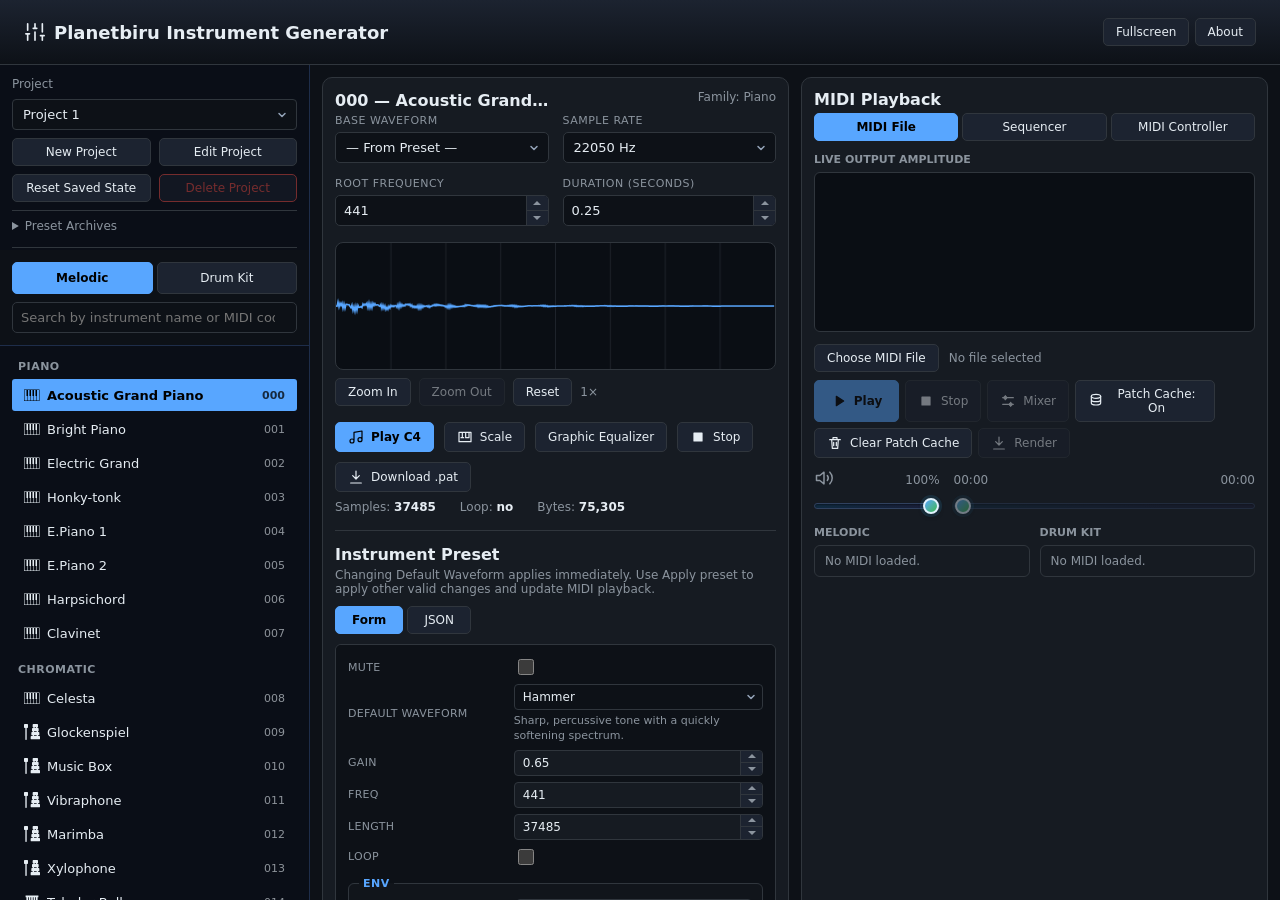
==== commit 4b6d719c: "Add Graphic Equalizer" ====
--- a/JSGUS/index.html
+++ b/JSGUS/index.html
@@ -271,6 +271,81 @@
                 <div class="dialog-actions">
                     <button id="btnCancelRemovePresetArrayItem" type="button">Cancel</button>
                     <button id="btnConfirmRemovePresetArrayItem" class="danger" type="button">Remove</button>
+                </div>
+            </footer>
+        </div>
+    </dialog>
+
+    <dialog id="graphicEqualizerDialog" class="graphic-equalizer-dialog"
+        aria-labelledby="graphicEqualizerTitle">
+        <div class="dialog-content">
+            <header class="dialog-header">
+                <h2 id="graphicEqualizerTitle">Graphic Equalizer</h2>
+                <button id="btnCloseGraphicEqualizer" class="dialog-close" type="button" aria-label="Close graphic equalizer">
+                    <svg viewBox="0 0 24 24" aria-hidden="true" focusable="false">
+                        <path d="M6 6l12 12M18 6L6 18"></path>
+                    </svg>
+                </button>
+            </header>
+            <div class="dialog-body">
+                <div id="graphicEqualizerBands" class="graphic-equalizer-bands"></div>
+            </div>
+            <footer class="dialog-footer">
+                <div id="graphicEqualizerTransport" class="graphic-equalizer-transport" hidden>
+                    <div id="graphicEqualizerMidiPlayback" class="graphic-equalizer-midi-playback" hidden>
+                        <button id="btnGraphicEqualizerPlayback" class="button-with-icon" type="button"
+                            aria-pressed="false">
+                            <svg id="graphicEqualizerPlayIcon" class="button-icon" viewBox="0 0 24 24"
+                                aria-hidden="true" focusable="false">
+                                <path d="M8 5v14l11-7z" fill="currentColor" />
+                            </svg>
+                            <svg id="graphicEqualizerPauseIcon" class="button-icon" viewBox="0 0 24 24"
+                                aria-hidden="true" focusable="false" hidden>
+                                <path d="M7 5h3v14H7zM14 5h3v14h-3z" fill="currentColor" />
+                            </svg>
+                            <span id="graphicEqualizerPlaybackLabel">Play</span>
+                        </button>
+                        <button id="btnGraphicEqualizerStop" class="button-with-icon" type="button" disabled>
+                            <svg class="button-icon" viewBox="0 0 24 24" aria-hidden="true" focusable="false">
+                                <path d="M6 6h12v12H6z" fill="currentColor" />
+                            </svg>
+                            <span>Stop</span>
+                        </button>
+                    </div>
+                    <div id="graphicEqualizerSeekControl" class="graphic-equalizer-seek-control" hidden>
+                        <span id="graphicEqualizerTimeCurrent">00:00</span>
+                        <input id="graphicEqualizerSeek" type="range" min="0" max="1000" step="1" value="0"
+                            aria-label="MIDI playback position" disabled>
+                        <span id="graphicEqualizerTimeTotal">00:00</span>
+                    </div>
+                </div>
+                <div class="dialog-actions graphic-equalizer-actions">
+                    <button id="btnResetGraphicEqualizer" type="button">Reset to 0 dB</button>
+                    <button id="btnApplyGraphicEqualizer" class="primary" type="button">Apply EQ</button>
+                    <button id="btnCancelGraphicEqualizer" type="button">Close</button>
+                </div>
+            </footer>
+        </div>
+    </dialog>
+
+    <dialog id="resetGraphicEqualizerDialog" aria-labelledby="resetGraphicEqualizerTitle"
+        aria-describedby="resetGraphicEqualizerMessage">
+        <div class="dialog-content">
+            <header class="dialog-header">
+                <h2 id="resetGraphicEqualizerTitle">Reset Graphic Equalizer</h2>
+                <button id="btnCloseResetGraphicEqualizer" class="dialog-close" type="button" aria-label="Close dialog">
+                    <svg viewBox="0 0 24 24" aria-hidden="true" focusable="false">
+                        <path d="M6 6l12 12M18 6L6 18"></path>
+                    </svg>
+                </button>
+            </header>
+            <div class="dialog-body">
+                <p id="resetGraphicEqualizerMessage">Reset all equalizer bands to 0 dB?</p>
+            </div>
+            <footer class="dialog-footer">
+                <div class="dialog-actions">
+                    <button id="btnCancelResetGraphicEqualizer" type="button">Cancel</button>
+                    <button id="btnConfirmResetGraphicEqualizer" class="primary" type="button">Reset to 0 dB</button>
                 </div>
             </footer>
         </div>
@@ -375,6 +450,10 @@
                             <path d="M3 5h18v14H3zM8 5v8m5-8v8m5-8v8M6 13h4m4 0h4" />
                         </svg>
                         <span>Scale</span>
+                    </button>
+                    <button id="btnGraphicEqualizer" class="graphic-equalizer-button" type="button"
+                        aria-haspopup="dialog" aria-controls="graphicEqualizerDialog" hidden>
+                        Graphic Equalizer
                     </button>
                     <button id="btnStop" class="button-with-icon">
                         <svg class="button-icon" viewBox="0 0 24 24" aria-hidden="true" focusable="false">
--- a/JSGUS/style.css
+++ b/JSGUS/style.css
@@ -769,6 +769,191 @@
     border-radius: 6px;
 }
 
+.graphic-equalizer-button[hidden] {
+    display: none;
+}
+
+.graphic-equalizer-dialog {
+    width: min(820px, calc(100vw - 32px));
+}
+
+.graphic-equalizer-dialog .dialog-body {
+    overflow-x: auto;
+}
+
+.graphic-equalizer-dialog .dialog-footer {
+    align-items: center;
+    justify-content: space-between;
+    flex-wrap: wrap;
+}
+
+.graphic-equalizer-transport {
+    display: flex;
+    flex: 1 1 220px;
+    align-items: center;
+    gap: 16px;
+    min-width: 0;
+}
+
+.graphic-equalizer-transport[hidden],
+.graphic-equalizer-transport [hidden] {
+    display: none;
+}
+
+.graphic-equalizer-midi-playback {
+    display: flex;
+    flex: 0 0 auto;
+    gap: 6px;
+}
+
+#btnGraphicEqualizerPlayback {
+    width: 88px;
+    flex: 0 0 88px;
+}
+
+.graphic-equalizer-seek-control {
+    display: grid;
+    flex: 1;
+    grid-template-columns: 7ch minmax(0, 1fr) 7ch;
+    align-items: center;
+    gap: 8px;
+    min-width: 0;
+}
+
+.graphic-equalizer-seek-control > span {
+    width: 7ch;
+    color: var(--dim);
+    font-size: 12px;
+    font-variant-numeric: tabular-nums;
+    white-space: nowrap;
+}
+
+#graphicEqualizerTimeCurrent {
+    grid-column: 1;
+    grid-row: 1;
+}
+
+#graphicEqualizerTimeTotal {
+    grid-column: 3;
+    grid-row: 1;
+    text-align: right;
+}
+
+#graphicEqualizerSeek {
+    grid-column: 2;
+    grid-row: 1;
+    width: 100%;
+    min-width: 0;
+    margin: 0;
+}
+
+.graphic-equalizer-actions {
+    flex: 0 0 auto;
+    align-items: center;
+    flex-wrap: wrap;
+}
+
+.graphic-equalizer-bands {
+    --graphic-equalizer-slider-height: 150px;
+    position: relative;
+    display: grid;
+    grid-template-columns: repeat(10, minmax(34px, 1fr));
+    gap: 8px;
+    min-width: 430px;
+    margin-top: 18px;
+}
+
+.graphic-equalizer-bands::before {
+    position: absolute;
+    top: 21px;
+    right: 0;
+    left: 0;
+    height: var(--graphic-equalizer-slider-height);
+    background:
+        linear-gradient(to right, rgba(88, 166, 255, .55), rgba(88, 166, 255, .55))
+            0 50% / 100% 1px no-repeat,
+        repeating-linear-gradient(
+            to bottom,
+            rgba(139, 148, 158, .28) 0 1px,
+            transparent 1px 25%
+        );
+    content: "";
+    pointer-events: none;
+}
+
+.graphic-equalizer-band {
+    position: relative;
+    z-index: 1;
+    display: flex;
+    flex-direction: column;
+    align-items: center;
+    gap: 8px;
+    min-width: 0;
+}
+
+.graphic-equalizer-slider {
+    position: relative;
+    display: flex;
+    flex: 0 0 150px;
+    align-items: center;
+    justify-content: center;
+    width: 24px;
+    height: 150px;
+}
+
+.graphic-equalizer-band output {
+    color: var(--fg);
+    font-size: 11px;
+    line-height: 13px;
+    font-variant-numeric: tabular-nums;
+    white-space: nowrap;
+}
+
+.graphic-equalizer-slider input[type="range"] {
+    position: absolute;
+    width: 150px;
+    min-width: 150px;
+    height: 24px;
+    margin: 0;
+    transform: rotate(-90deg);
+    touch-action: none;
+}
+
+.graphic-equalizer-band label {
+    color: var(--dim);
+    font-size: 10px;
+    line-height: 12px;
+    white-space: nowrap;
+}
+
+@media (max-width: 520px) {
+    .graphic-equalizer-transport {
+        flex-basis: 100%;
+    }
+
+    .graphic-equalizer-actions {
+        margin-left: auto;
+    }
+
+    .graphic-equalizer-bands {
+        gap: 4px;
+    }
+
+    .graphic-equalizer-slider {
+        flex-basis: 125px;
+        height: 125px;
+    }
+
+    .graphic-equalizer-bands {
+        --graphic-equalizer-slider-height: 125px;
+    }
+
+    .graphic-equalizer-slider input[type="range"] {
+        width: 125px;
+        min-width: 125px;
+    }
+}
+
 .midi-instrument-lists {
     display: grid;
     grid-template-columns: repeat(2, minmax(0, 1fr));
@@ -926,6 +1111,18 @@
     min-width: 20px;
     height: 20px;
     font-size: 10px;
+}
+
+.midi-mixer-equalizer-icon {
+    display: block;
+    width: 14px;
+    height: 14px;
+    margin: auto;
+    fill: none;
+    stroke: currentColor;
+    stroke-width: 2;
+    stroke-linecap: round;
+    stroke-linejoin: round;
 }
 
 .midi-mixer-control {
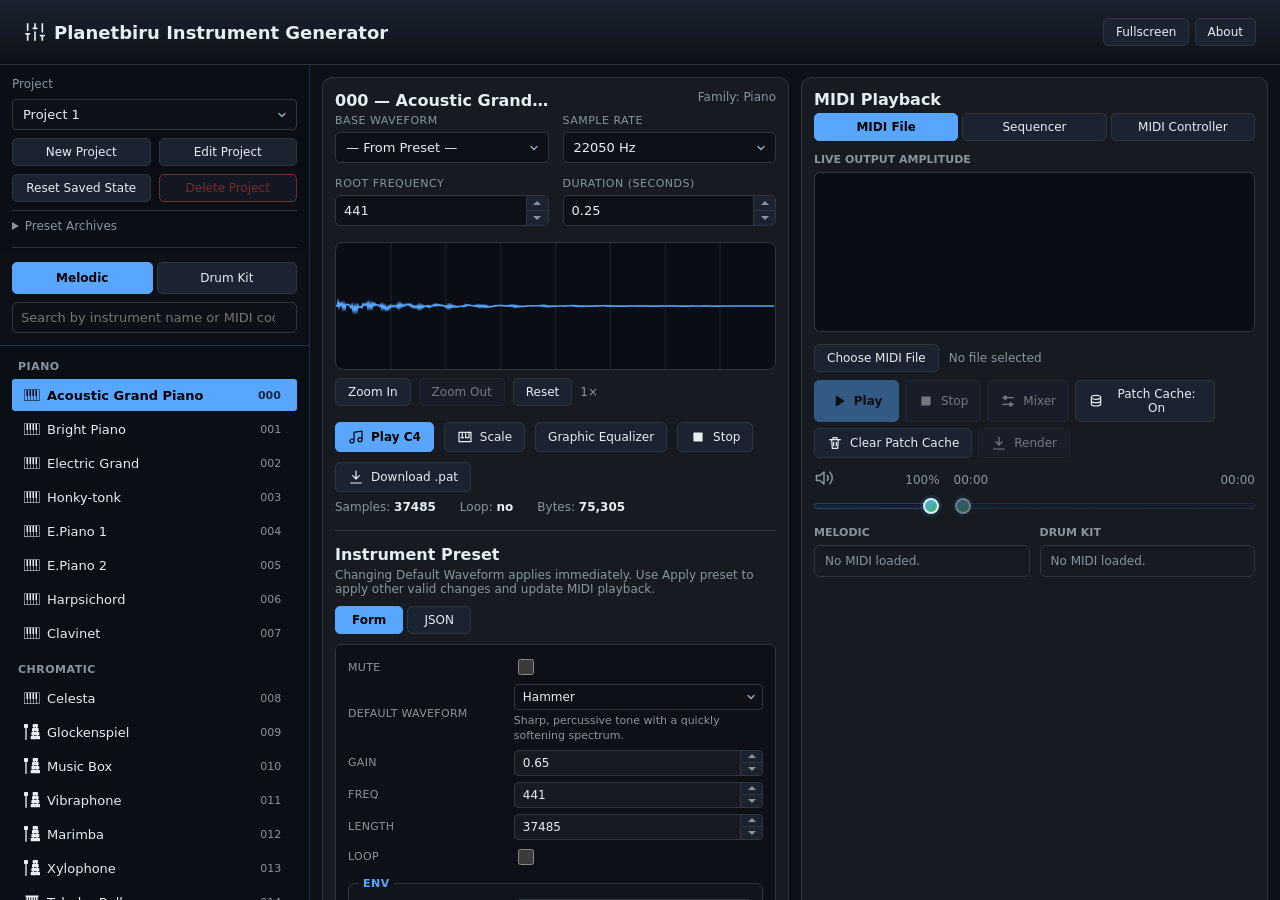
==== commit db472be3: "Update play button and equalizer" ====
--- a/JSGUS/index.html
+++ b/JSGUS/index.html
@@ -638,13 +638,15 @@
                     </div>
                     <div class="actions sequencer-actions">
                         <button id="btnSequencerPlay" class="primary button-with-icon" type="button">
-                            <svg class="button-icon" viewBox="0 0 24 24" aria-hidden="true" focusable="false">
+                            <svg id="sequencerPlayIcon" class="button-icon" viewBox="0 0 24 24"
+                                aria-hidden="true" focusable="false">
                                 <path d="M8 5v14l11-7z" fill="currentColor" />
                             </svg>
-                            <span>Play Sequence</span>
-                        </button>
-                        <button id="btnSequencerPause" class="button-with-icon" type="button" disabled>
-                            <span>Pause</span>
+                            <svg id="sequencerPauseIcon" class="button-icon" viewBox="0 0 24 24"
+                                aria-hidden="true" focusable="false" hidden>
+                                <path d="M7 5h4v14H7zM15 5h4v14h-4z" fill="currentColor" />
+                            </svg>
+                            <span>Play</span>
                         </button>
                         <button id="btnSequencerStop" class="button-with-icon" type="button" disabled>
                             <svg class="button-icon" viewBox="0 0 24 24" aria-hidden="true" focusable="false">
--- a/JSGUS/style.css
+++ b/JSGUS/style.css
@@ -246,8 +246,8 @@
     min-width: 85px;
 }
 
-#btnSequencerPause {
-    min-width: 76px;
+#btnSequencerPlay {
+    min-width: 85px;
 }
 
 #btnMidiControllerConnect {
@@ -355,8 +355,9 @@
     border-radius: 3px;
     cursor: pointer;
     font-size: 13px;
-    display: flex;
-    justify-content: space-between;
+    display: grid;
+    grid-template-columns: minmax(0, 1fr) 8px 3ch;
+    column-gap: 8px;
     align-items: center;
     margin-bottom: 2px;
     transition: .12s;
@@ -401,10 +402,23 @@
     white-space: nowrap;
 }
 
+.inst .instrument-preset-status {
+    width: 8px;
+    height: 8px;
+    border-radius: 50%;
+    background: transparent;
+}
+
+.inst .instrument-preset-status.is-overridden {
+    background: #c2185b;
+}
+
 .inst .num {
+    width: 3ch;
     font-size: 11px;
     opacity: .6;
     font-variant-numeric: tabular-nums;
+    text-align: right;
 }
 
 .inst.active .num {
@@ -807,8 +821,8 @@
 }
 
 #btnGraphicEqualizerPlayback {
-    width: 88px;
-    flex: 0 0 88px;
+    width: 85px;
+    flex: 0 0 85px;
 }
 
 .graphic-equalizer-seek-control {
@@ -855,6 +869,8 @@
 
 .graphic-equalizer-bands {
     --graphic-equalizer-slider-height: 150px;
+    --graphic-equalizer-slider-top: 21px;
+    --graphic-equalizer-thumb-half-size: 8px;
     position: relative;
     display: grid;
     grid-template-columns: repeat(10, minmax(34px, 1fr));
@@ -865,18 +881,21 @@
 
 .graphic-equalizer-bands::before {
     position: absolute;
-    top: 21px;
+    top: calc(var(--graphic-equalizer-slider-top) + var(--graphic-equalizer-thumb-half-size));
     right: 0;
     left: 0;
-    height: var(--graphic-equalizer-slider-height);
+    height: calc(var(--graphic-equalizer-slider-height) - 2 * var(--graphic-equalizer-thumb-half-size));
     background:
         linear-gradient(to right, rgba(88, 166, 255, .55), rgba(88, 166, 255, .55))
             0 50% / 100% 1px no-repeat,
-        repeating-linear-gradient(
-            to bottom,
-            rgba(139, 148, 158, .28) 0 1px,
-            transparent 1px 25%
-        );
+        linear-gradient(to right, rgba(139, 148, 158, .36), rgba(139, 148, 158, .36))
+            0 0 / 100% 1px no-repeat,
+        linear-gradient(to right, rgba(139, 148, 158, .28), rgba(139, 148, 158, .28))
+            0 25% / 100% 1px no-repeat,
+        linear-gradient(to right, rgba(139, 148, 158, .28), rgba(139, 148, 158, .28))
+            0 75% / 100% 1px no-repeat,
+        linear-gradient(to right, rgba(139, 148, 158, .36), rgba(139, 148, 158, .36))
+            0 100% / 100% 1px no-repeat;
     content: "";
     pointer-events: none;
 }
@@ -1173,8 +1192,8 @@
 }
 
 #btnMidiMixerPlay {
-    width: 88px;
-    flex: 0 0 88px;
+    width: 85px;
+    flex: 0 0 85px;
 }
 
 .midi-mixer-seek-control {
@@ -1747,4 +1766,8 @@
 
 #btnTogglePatchCache{
     width: 140px;
+}
+
+#btnTogglePatchCache .button-icon {
+    transform: translateY(1px);
 }
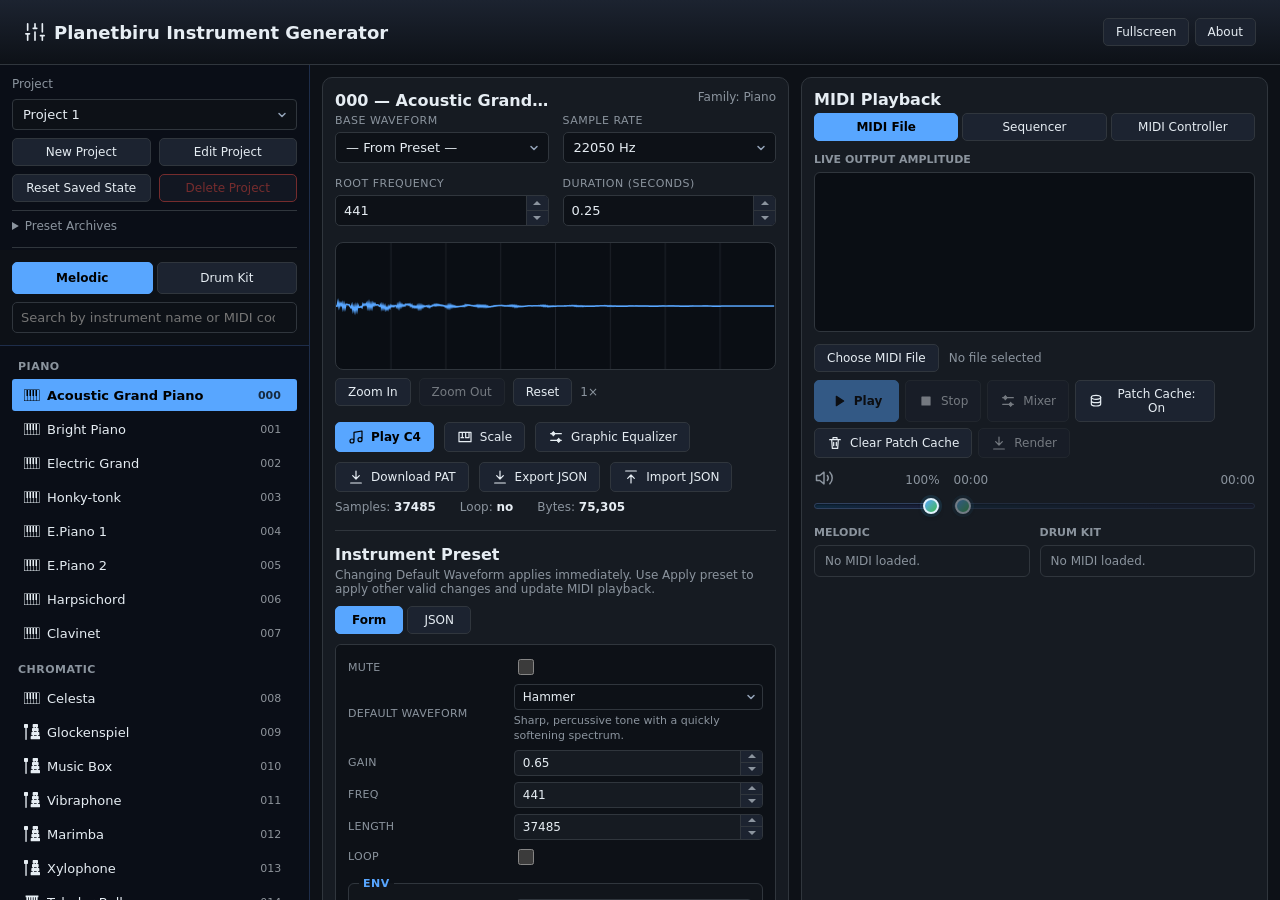
==== commit 9f2a2082: "Add copy, paste, export, import" ====
--- a/JSGUS/index.html
+++ b/JSGUS/index.html
@@ -451,22 +451,34 @@
                         </svg>
                         <span>Scale</span>
                     </button>
-                    <button id="btnGraphicEqualizer" class="graphic-equalizer-button" type="button"
+                    <button id="btnGraphicEqualizer" class="graphic-equalizer-button button-with-icon" type="button"
                         aria-haspopup="dialog" aria-controls="graphicEqualizerDialog" hidden>
-                        Graphic Equalizer
-                    </button>
-                    <button id="btnStop" class="button-with-icon">
                         <svg class="button-icon" viewBox="0 0 24 24" aria-hidden="true" focusable="false">
-                            <path d="M6 6h12v12H6z" fill="currentColor" />
+                            <path d="M4 7h16M4 17h16M8 4v6M16 14v6" />
+                            <circle cx="8" cy="7" r="2" />
+                            <circle cx="16" cy="17" r="2" />
                         </svg>
-                        <span>Stop</span>
+                        <span>Graphic Equalizer</span>
                     </button>
                     <button id="btnDownload" class="button-with-icon">
                         <svg class="button-icon" viewBox="0 0 24 24" aria-hidden="true" focusable="false">
                             <path d="M12 3v12m-5-5 5 5 5-5M4 21h16" />
                         </svg>
-                        <span>Download .pat</span>
+                        <span>Download PAT</span>
                     </button>
+                    <button id="btnExportPresetJson" class="button-with-icon" type="button">
+                        <svg class="button-icon" viewBox="0 0 24 24" aria-hidden="true" focusable="false">
+                            <path d="M12 3v12m-5-5 5 5 5-5M4 21h16" />
+                        </svg>
+                        <span>Export JSON</span>
+                    </button>
+                    <button id="btnImportPresetJson" class="button-with-icon" type="button">
+                        <svg class="button-icon" viewBox="0 0 24 24" aria-hidden="true" focusable="false">
+                            <path d="M12 21V9m-5 5 5-5 5 5M4 3h16" />
+                        </svg>
+                        <span>Import JSON</span>
+                    </button>
+                    <input id="presetJsonFile" type="file" accept=".json,application/json" hidden>
                 </div>
 
                 <div class="stats">
@@ -493,6 +505,10 @@
                         <label for="presetJson">Preset JSON</label>
                         <textarea id="presetJson" rows="12" spellcheck="false"
                             aria-describedby="presetJsonStatus"></textarea>
+                        <div class="actions preset-json-actions">
+                            <button id="btnCopyPresetJson" type="button">Copy</button>
+                            <button id="btnPastePresetJson" type="button">Paste</button>
+                        </div>
                     </div>
 
                     <div id="presetJsonStatus" class="preset-json-status" role="status" aria-live="polite"></div>
--- a/JSGUS/style.css
+++ b/JSGUS/style.css
@@ -708,6 +708,10 @@
     font-size: 11px;
     letter-spacing: .5px;
     text-transform: uppercase;
+}
+
+.preset-json-actions {
+    margin-top: 8px;
 }
 
 .preset-json-status {
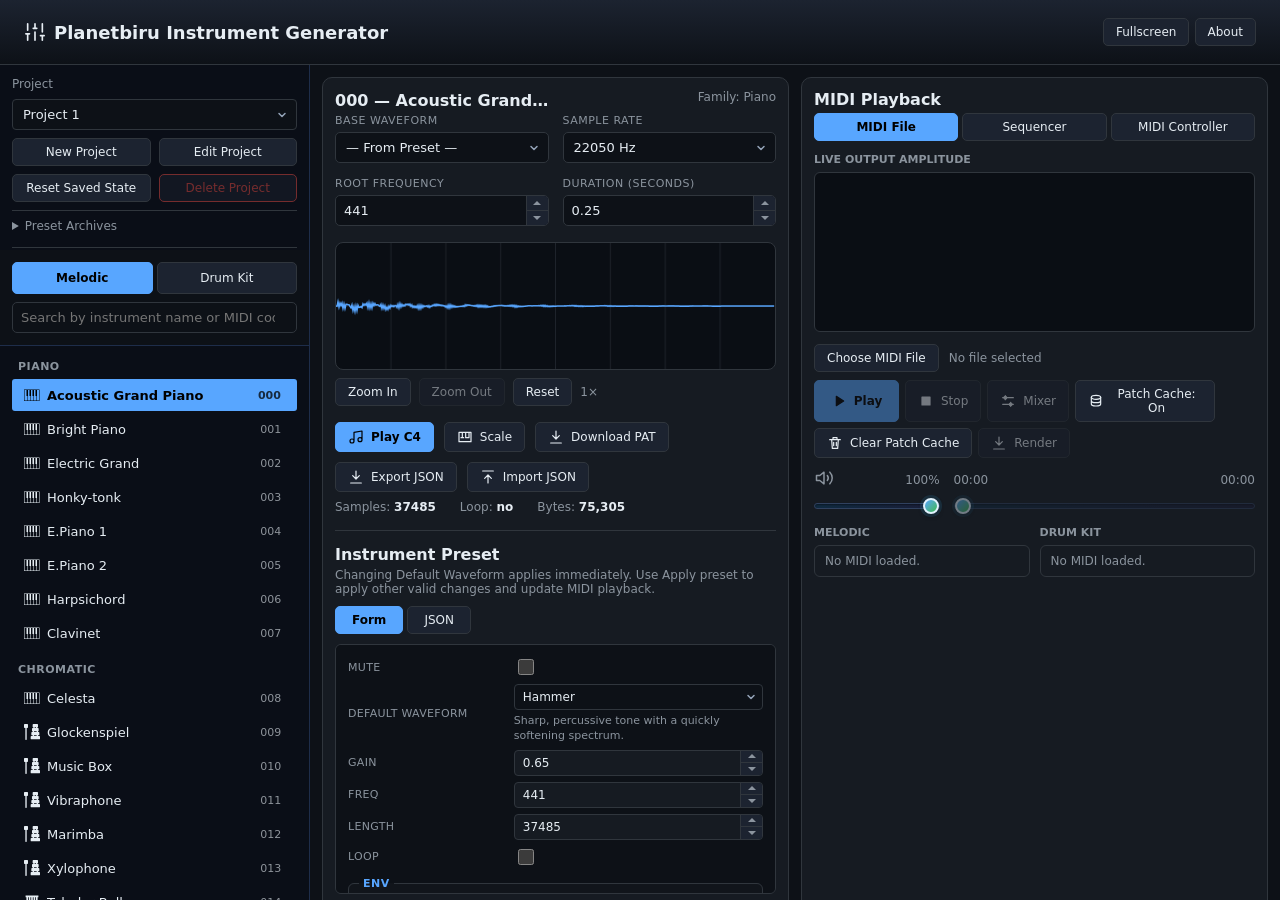
==== commit a900d8d1: "Update UI" ====
--- a/JSGUS/index.html
+++ b/JSGUS/index.html
@@ -451,15 +451,6 @@
                         </svg>
                         <span>Scale</span>
                     </button>
-                    <button id="btnGraphicEqualizer" class="graphic-equalizer-button button-with-icon" type="button"
-                        aria-haspopup="dialog" aria-controls="graphicEqualizerDialog" hidden>
-                        <svg class="button-icon" viewBox="0 0 24 24" aria-hidden="true" focusable="false">
-                            <path d="M4 7h16M4 17h16M8 4v6M16 14v6" />
-                            <circle cx="8" cy="7" r="2" />
-                            <circle cx="16" cy="17" r="2" />
-                        </svg>
-                        <span>Graphic Equalizer</span>
-                    </button>
                     <button id="btnDownload" class="button-with-icon">
                         <svg class="button-icon" viewBox="0 0 24 24" aria-hidden="true" focusable="false">
                             <path d="M12 3v12m-5-5 5 5 5-5M4 21h16" />
@@ -514,7 +505,16 @@
                     <div id="presetJsonStatus" class="preset-json-status" role="status" aria-live="polite"></div>
 
                     <div class="actions">
-                        <button id="btnApplyPreset" class="primary" type="button">Apply Preset</button>
+                        <button id="btnGraphicEqualizer" class="graphic-equalizer-button button-with-icon" type="button"
+                            aria-haspopup="dialog" aria-controls="graphicEqualizerDialog" hidden>
+                            <svg class="button-icon" viewBox="0 0 24 24" aria-hidden="true" focusable="false">
+                                <path d="M4 7h16M4 17h16M8 4v6M16 14v6" />
+                                <circle cx="8" cy="7" r="2" />
+                                <circle cx="16" cy="17" r="2" />
+                            </svg>
+                            <span>Graphic Equalizer</span>
+                        </button>
+                        <button id="btnApplyPreset" type="button">Apply Preset</button>
                         <button id="btnResetPreset" type="button">Reset to Factory Preset</button>
                         <button id="btnAutoApplyPreset" class="toggle-button" type="button" aria-pressed="false">
                             Auto Apply: Off
--- a/JSGUS/style.css
+++ b/JSGUS/style.css
@@ -56,6 +56,11 @@
 dialog.is-dragging .dialog-header,
 dialog.is-dragging .dialog-footer {
     cursor: grabbing;
+}
+
+.dialog-close svg {
+    width: 18px;
+    height: 18px;
 }
 
 .dialog-body:not(.about-dialog-body) p {
@@ -1545,7 +1550,7 @@
 
 /* ---- Preset form ---- */
 .preset-form {
-    max-height: min(50dvh, 320px);
+    max-height: min(50dvh, 250px);
     overflow-y: auto;
     padding: 8px 12px 12px;
     background: var(--bg);
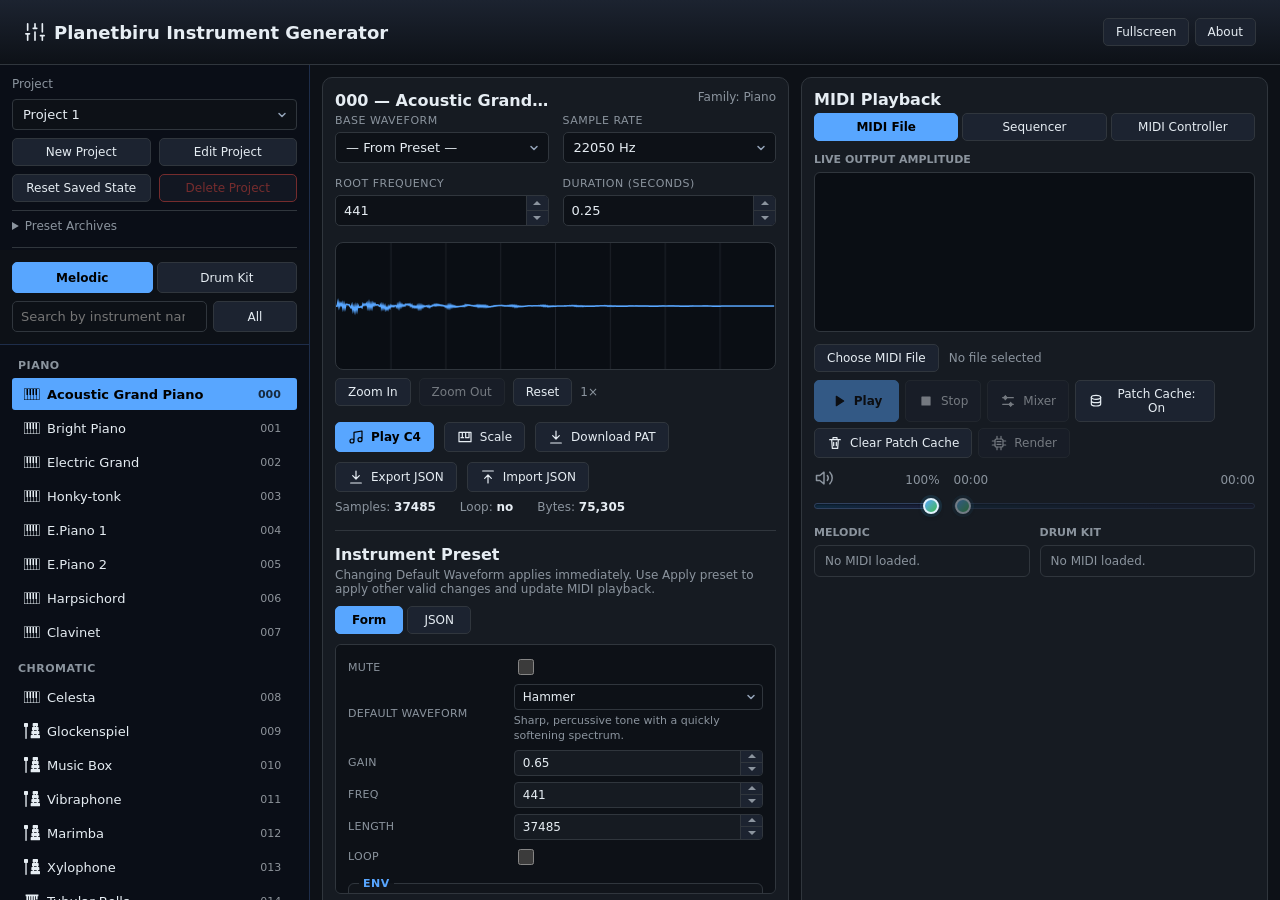
==== commit 73158465: "Update icon and fix style" ====
--- a/JSGUS/index.html
+++ b/JSGUS/index.html
@@ -376,9 +376,15 @@
             </div>
             <div id="instrumentList"></div>
             <div class="instrument-search-wrap">
-                <input id="instrumentSearch" class="search" type="search"
-                    placeholder="Search by instrument name or MIDI code..." aria-label="Search by instrument name or MIDI code">
-                <div id="instrumentFilterEmpty" class="meta search-empty" hidden>No instruments match your search.</div>
+                <div class="instrument-search-controls">
+                    <input id="instrumentSearch" class="search" type="search"
+                        placeholder="Search by instrument name or MIDI code..." aria-label="Search by instrument name or MIDI code">
+                    <button id="btnInstrumentPresetFilter" class="instrument-preset-filter" type="button"
+                        aria-label="Preset filter: All instruments" title="Show all instruments">All</button>
+                </div>
+                <div id="instrumentFilterEmpty" class="meta search-empty" hidden>
+                    No instruments match the selected filters.
+                </div>
             </div>
         </aside>
 
@@ -589,7 +595,8 @@
                         <button id="btnMidiRender" class="button-with-icon" type="button" disabled
                             aria-haspopup="dialog" aria-controls="midiRenderDialog">
                             <svg class="button-icon" viewBox="0 0 24 24" aria-hidden="true" focusable="false">
-                                <path d="M12 3v12m-5-5 5 5 5-5M4 21h16" />
+                                <rect x="6" y="6" width="12" height="12" rx="2" />
+                                <path d="M9 10h6m-6 4h6M9 2v4m6-4v4m-6 12v4m6-4v4M2 9h4m-4 6h4m12-6h4m-4 6h4" />
                             </svg>
                             <span>Render</span>
                         </button>
--- a/JSGUS/style.css
+++ b/JSGUS/style.css
@@ -324,8 +324,42 @@
     margin-bottom: 0;
 }
 
+.instrument-search-controls {
+    display: flex;
+    align-items: stretch;
+    gap: 6px;
+}
+
+.instrument-search-controls .search {
+    flex: 1 1 auto;
+    width: auto;
+    min-width: 0;
+}
+
+.instrument-preset-filter {
+    flex: 0 0 84px;
+    min-width: 84px;
+    padding: 8px 6px;
+    white-space: nowrap;
+}
+
+.instrument-tab,
+.instrument-preset-filter {
+    height: 31px;
+    padding-top: 0;
+    padding-bottom: 0;
+}
+
 .search-empty {
-    margin: -4px 0 8px;
+    margin: 6px 0 8px;
+    padding: 6px 8px;
+    color: var(--dim);
+    background: rgba(139, 148, 158, .08);
+    border: 1px solid var(--border);
+    border-radius: 5px;
+    font-size: 11px;
+    line-height: 1.4;
+    text-align: center;
 }
 
 .family[hidden],
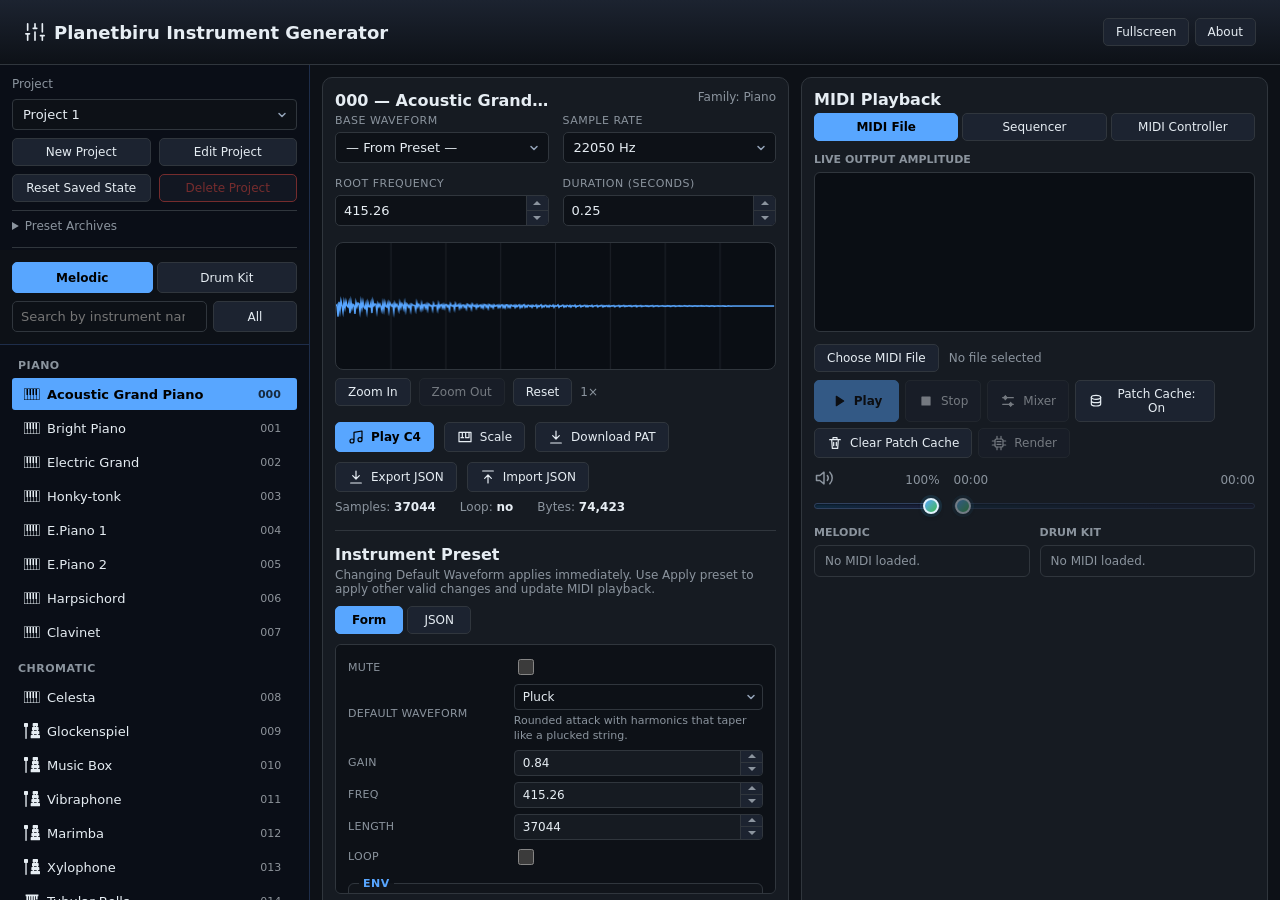
==== commit b07f2e06: "Add test button on equalizer" ====
--- a/JSGUS/index.html
+++ b/JSGUS/index.html
@@ -320,8 +320,9 @@
                     </div>
                 </div>
                 <div class="dialog-actions graphic-equalizer-actions">
+                    <button id="btnTestGraphicEqualizer" type="button">Test</button>
                     <button id="btnResetGraphicEqualizer" type="button">Reset to 0 dB</button>
-                    <button id="btnApplyGraphicEqualizer" class="primary" type="button">Apply EQ</button>
+                    <button id="btnApplyGraphicEqualizer" class="primary" type="button">Apply</button>
                     <button id="btnCancelGraphicEqualizer" type="button">Close</button>
                 </div>
             </footer>
--- a/JSGUS/style.css
+++ b/JSGUS/style.css
@@ -588,7 +588,7 @@
 
 @media (max-width: 420px) {
     .midi-transport-row {
-        grid-template-columns: minmax(90px, 1fr) minmax(0, 1.8fr);
+        grid-template-columns: minmax(80px, 1fr) minmax(0, 1.8fr);
         gap: 8px;
     }
 }
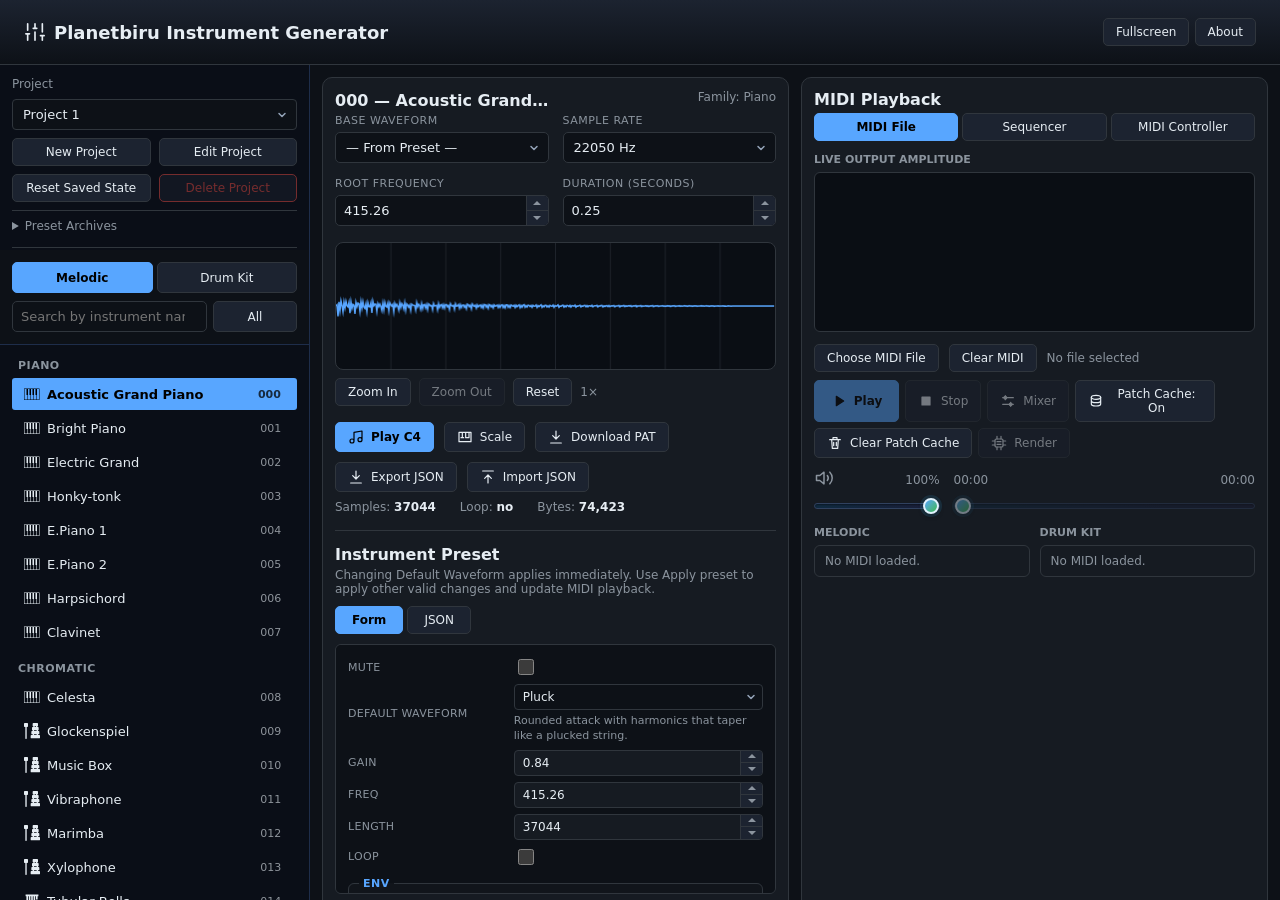
==== commit 19aa9b2e: "Add clear MIDI" ====
--- a/JSGUS/index.html
+++ b/JSGUS/index.html
@@ -551,6 +551,7 @@
                     <div class="midi-file-picker">
                     <input id="midiFile" type="file" accept=".mid,.midi,audio/midi,audio/x-midi" hidden>
                     <button id="btnChooseMidi" type="button">Choose MIDI File</button>
+                    <button id="btnClearMidi" type="button">Clear MIDI</button>
                     <span id="midiFileName" class="meta">No file selected</span>
                     <progress id="midiInstrumentProgress" class="midi-instrument-progress"
                         max="1" value="0" hidden aria-label="MIDI instrument loading progress"></progress>
